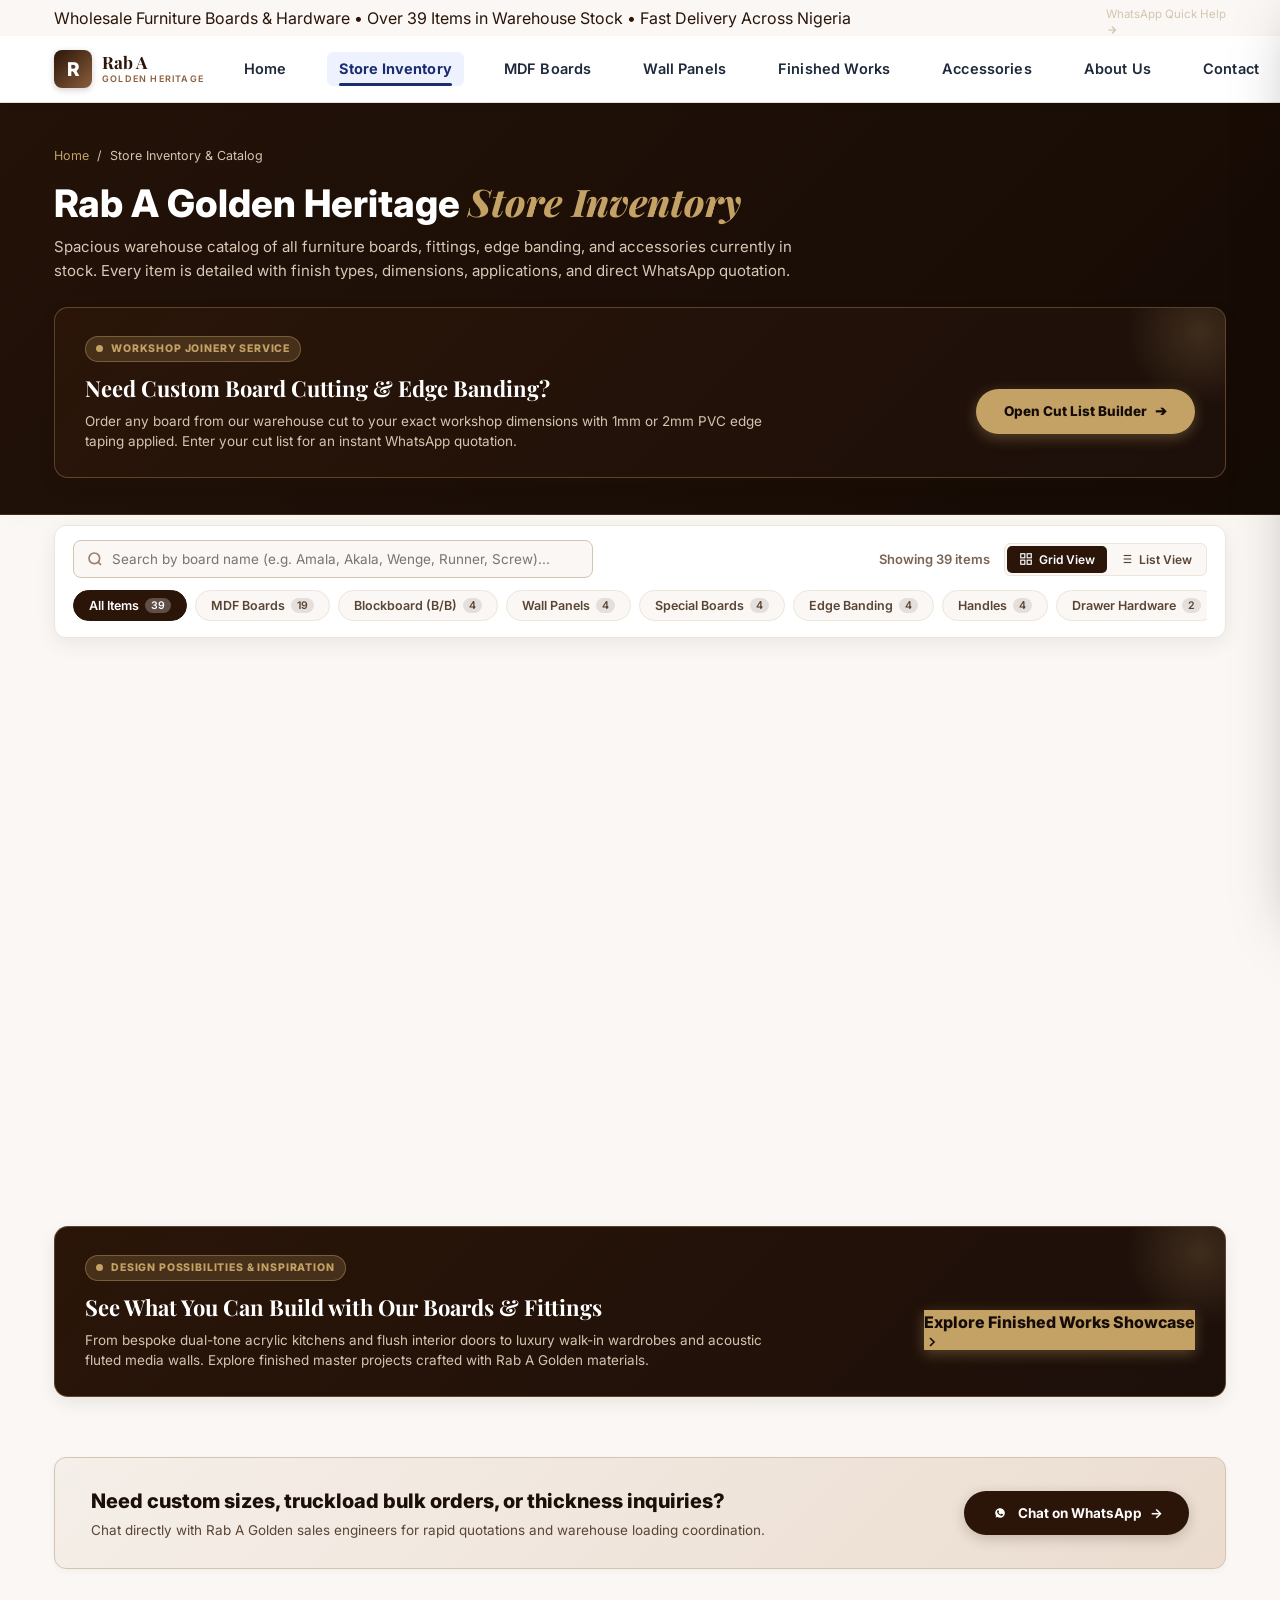
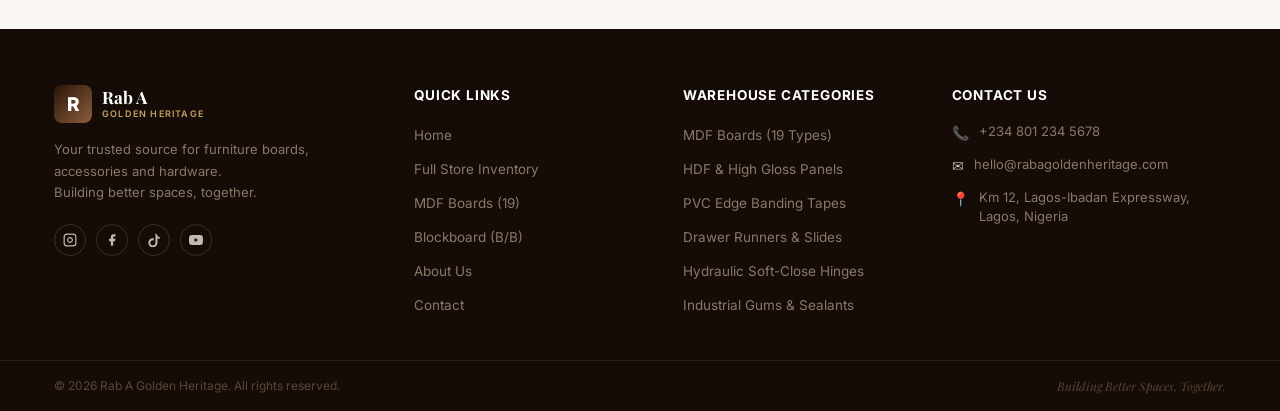
==== inventory.html @ 03f1304c "vercel add an additional file" ====
<!DOCTYPE html>
<html lang="en">
<head>
  <meta charset="UTF-8" />
  <meta name="viewport" content="width=device-width, initial-scale=1.0" />
  <title>Store Inventory &amp; Complete Catalog — Rab A Golden Heritage</title>
  <meta name="description" content="Explore the complete warehouse inventory of Rab A Golden Heritage. 19 varieties of MDF boards, blockboards, high gloss HDF, edge tape, handles, drawer runners, screws, and workshop supplies." />

  <!-- Google Fonts: Inter & Playfair Display -->
  <link rel="preconnect" href="https://fonts.googleapis.com" />
  <link rel="preconnect" href="https://fonts.gstatic.com" crossorigin />
  <link href="https://fonts.googleapis.com/css2?family=Inter:wght@400;500;600;700;800&family=Playfair+Display:ital,wght@0,600;0,700;1,600;1,700&display=swap" rel="stylesheet" />

  <!-- Site Stylesheet -->
  <link rel="stylesheet" href="styles.css" />
</head>
<body>

  <!-- =========================================================================
       1. TOP ANNOUNCEMENT BAR
       ========================================================================= -->
  <div class="announcement-bar" role="region" aria-label="Announcement">
    <div class="site-container announcement-inner">
      <div class="announcement-left">
        <span class="pulse-dot" aria-hidden="true"></span>
        <span class="announcement-text">
          Wholesale Furniture Boards &amp; Hardware &bull; Over 39 Items in Warehouse Stock &bull; Fast Delivery Across Nigeria
        </span>
      </div>
      <div class="announcement-right">
        <a href="https://wa.me/2348012345678?text=Hello%20Rab%20A%20Golden%20Heritage,%20I%20would%20like%20to%20enquire%20about%20your%20boards%20and%20hardware" target="_blank" rel="noopener noreferrer" class="announcement-link">
          <span>WhatsApp Quick Help</span>
          <svg width="12" height="12" viewBox="0 0 24 24" fill="none" stroke="currentColor" stroke-width="2.5"><path d="M5 12h14M12 5l7 7-7 7"/></svg>
        </a>
      </div>
    </div>
  </div>

  <!-- =========================================================================
       2. PRIMARY NAVIGATION HEADER
       ========================================================================= -->
  <header class="site-header" id="site-header">
    <div class="site-container header-inner">

      <!-- Brand Logo -->
      <a href="index.html" class="brand-logo" id="brand-logo" aria-label="Rab A Golden Heritage Home">
        <div class="logo-badge-icon" aria-hidden="true">
          <span class="logo-letter">R</span>
        </div>
        <div class="logo-text-group">
          <span class="logo-main">Rab A</span>
          <span class="logo-sub">Golden Heritage</span>
        </div>
      </a>

      <!-- Desktop Nav Links -->
      <nav class="nav-links" id="main-nav" aria-label="Main Navigation">
        <a href="index.html" class="nav-link">Home</a>
        <a href="inventory.html" class="nav-link active">Store Inventory</a>
        <a href="inventory.html?cat=mdf" class="nav-link">MDF Boards</a>
        <a href="inventory.html?cat=wallpanel" class="nav-link">Wall Panels</a>
        <a href="index.html#finished-works" class="nav-link">Finished Works</a>
        <a href="index.html#featured-accessories" class="nav-link">Accessories</a>
        <a href="index.html#why-choose" class="nav-link">About Us</a>
        <a href="index.html#contact" class="nav-link">Contact</a>
      </nav>

      <!-- Search Box & Cart Trigger -->
      <div class="header-actions">
        <div class="header-search" id="header-search">
          <div class="search-input-wrap">
            <input 
              type="text" 
              id="search-input" 
              placeholder="Search products (e.g. Amala, Wenge, hinges...)" 
              aria-label="Search products"
              autocomplete="off"
            />
          </div>
          <button class="search-submit-btn" id="search-btn" aria-label="Submit search">
            <svg width="15" height="15" viewBox="0 0 24 24" fill="none" stroke="currentColor" stroke-width="2.5">
              <circle cx="11" cy="11" r="8"></circle>
              <line x1="21" y1="21" x2="16.65" y2="16.65"></line>
            </svg>
          </button>
        </div>

        <!-- Cart Button with Counter Badge -->
        <button class="cart-trigger-btn" id="cart-trigger" aria-label="View Order and Enquiry List">
          <svg width="22" height="22" viewBox="0 0 24 24" fill="none" stroke="#2a1508" stroke-width="1.8">
            <path d="M6 2L3 6v14a2 2 0 0 0 2 2h14a2 2 0 0 0 2-2V6l-3-4z"></path>
            <line x1="3" y1="6" x2="21" y2="6"></line>
            <path d="M16 10a4 4 0 0 1-8 0"></path>
          </svg>
          <span class="cart-badge-count" id="cart-badge-count">0</span>
        </button>

        <!-- Mobile Menu Toggle Button -->
        <button class="mobile-menu-toggle" id="mobile-menu-toggle" aria-label="Toggle navigation menu" aria-expanded="false">
          <span></span>
          <span></span>
          <span></span>
        </button>
      </div>

    </div>

    <!-- Mobile Slide Drawer -->
    <div class="mobile-nav-menu" id="mobile-nav-menu">
      <div class="mobile-search-bar">
        <input type="text" id="mobile-search-input" placeholder="Search MDF, hinges, edge tape..." />
        <button id="mobile-search-btn" class="search-submit-btn" aria-label="Search">
          <svg width="15" height="15" viewBox="0 0 24 24" fill="none" stroke="currentColor" stroke-width="2.5">
            <circle cx="11" cy="11" r="8"></circle>
            <line x1="21" y1="21" x2="16.65" y2="16.65"></line>
          </svg>
        </button>
      </div>
      <nav class="mobile-nav-links">
        <a href="index.html" class="mobile-nav-link">Home</a>
        <a href="inventory.html" class="mobile-nav-link active">Store Inventory</a>
        <a href="inventory.html?cat=mdf" class="mobile-nav-link">MDF Boards</a>
        <a href="inventory.html?cat=wallpanel" class="mobile-nav-link">Wall Panels</a>
        <a href="index.html#finished-works" class="mobile-nav-link">Finished Works</a>
        <a href="index.html#featured-accessories" class="mobile-nav-link">Accessories</a>
        <a href="index.html#why-choose" class="mobile-nav-link">About Us</a>
        <a href="index.html#contact" class="mobile-nav-link">Contact</a>
      </nav>
      <div class="mobile-contact-quick">
        <p>📞 +234 801 234 5678</p>
        <p>📍 Km 12, Lagos-Ibadan Expressway, Lagos</p>
      </div>
    </div>
  </header>

  <!-- =========================================================================
       3. INVENTORY HERO & BREADCRUMB
       ========================================================================= -->
  <section class="inventory-hero">
    <div class="site-container">
      <div class="inventory-breadcrumb">
        <a href="index.html">Home</a>
        <span>/</span>
        <span>Store Inventory &amp; Catalog</span>
      </div>

      <h1 class="inventory-hero-title">
        Rab A Golden Heritage <span class="inventory-hero-title-serif">Store Inventory</span>
      </h1>
      <p class="inventory-hero-subtitle">
        Spacious warehouse catalog of all furniture boards, fittings, edge banding, and accessories currently in stock. Every item is detailed with finish types, dimensions, applications, and direct WhatsApp quotation.
      </p>

      <!-- Custom Board Cutting Banner Callout -->
      <div class="inventory-cutting-banner">
        <div class="inv-cut-badge">
          <span class="pulse-dot-gold" aria-hidden="true"></span>
          <span>WORKSHOP JOINERY SERVICE</span>
        </div>
        <div class="inv-cut-content">
          <div class="inv-cut-text-group">
            <h3 class="inv-cut-heading">Need Custom Board Cutting &amp; Edge Banding?</h3>
            <p class="inv-cut-desc">Order any board from our warehouse cut to your exact workshop dimensions with 1mm or 2mm PVC edge taping applied. Enter your cut list for an instant WhatsApp quotation.</p>
          </div>
          <a href="index.html#cutting-service" class="btn btn-hero-dark btn-inv-cut-cta">
            <span>Open Cut List Builder</span>
            <span aria-hidden="true">➔</span>
          </a>
        </div>
      </div>

    </div>
  </section>

  <!-- =========================================================================
       4. STICKY FILTER & SEARCH TOOLBAR
       ========================================================================= -->
  <section class="inventory-toolbar-section" id="inventory-toolbar-section">
    <div class="site-container">
      <div class="inventory-toolbar-card">

        <!-- Top Row: Search & View Controls -->
        <div class="toolbar-top-row">
          <!-- Search Input -->
          <div class="inventory-search-wrap">
            <svg class="inv-search-icon" width="16" height="16" viewBox="0 0 24 24" fill="none" stroke="currentColor" stroke-width="2.5">
              <circle cx="11" cy="11" r="8"></circle>
              <line x1="21" y1="21" x2="16.65" y2="16.65"></line>
            </svg>
            <input 
              type="text" 
              id="inv-search-input" 
              placeholder="Search by board name (e.g. Amala, Akala, Wenge, Runner, Screw)..." 
              autocomplete="off"
            />
            <button id="inv-search-clear" class="inventory-search-clear" aria-label="Clear search">&times;</button>
          </div>

          <!-- Right Controls: Results Count & View Toggle -->
          <div class="toolbar-controls-right">
            <span class="inventory-results-count" id="inv-results-count">Showing 39 items</span>

            <div class="view-toggle-wrap">
              <button class="view-btn active" id="view-grid-btn" aria-label="Spacious Grid View">
                <svg width="14" height="14" viewBox="0 0 24 24" fill="none" stroke="currentColor" stroke-width="2">
                  <rect x="3" y="3" width="7" height="7"></rect>
                  <rect x="14" y="3" width="7" height="7"></rect>
                  <rect x="14" y="14" width="7" height="7"></rect>
                  <rect x="3" y="14" width="7" height="7"></rect>
                </svg>
                <span>Grid View</span>
              </button>
              <button class="view-btn" id="view-list-btn" aria-label="Detailed List View">
                <svg width="14" height="14" viewBox="0 0 24 24" fill="none" stroke="currentColor" stroke-width="2">
                  <line x1="8" y1="6" x2="21" y2="6"></line>
                  <line x1="8" y1="12" x2="21" y2="12"></line>
                  <line x1="8" y1="18" x2="21" y2="18"></line>
                  <line x1="3" y1="6" x2="3.01" y2="6"></line>
                  <line x1="3" y1="12" x2="3.01" y2="12"></line>
                  <line x1="3" y1="18" x2="3.01" y2="18"></line>
                </svg>
                <span>List View</span>
              </button>
            </div>
          </div>
        </div>

        <!-- Bottom Row: Category Filter Pills with Item Badges -->
        <div class="toolbar-pills-row" id="inv-category-pills">
          <button class="inv-pill active" data-cat="all">All Items <span class="inv-pill-count">39</span></button>
          <button class="inv-pill" data-cat="mdf">MDF Boards <span class="inv-pill-count">19</span></button>
          <button class="inv-pill" data-cat="blockboard">Blockboard (B/B) <span class="inv-pill-count">4</span></button>
          <button class="inv-pill" data-cat="wallpanel">Wall Panels <span class="inv-pill-count">4</span></button>
          <button class="inv-pill" data-cat="special">Special Boards <span class="inv-pill-count">4</span></button>
          <button class="inv-pill" data-cat="edge">Edge Banding <span class="inv-pill-count">4</span></button>
          <button class="inv-pill" data-cat="handles">Handles <span class="inv-pill-count">4</span></button>
          <button class="inv-pill" data-cat="drawer">Drawer Hardware <span class="inv-pill-count">2</span></button>
          <button class="inv-pill" data-cat="hinges">Hinges &amp; Brackets <span class="inv-pill-count">3</span></button>
          <button class="inv-pill" data-cat="locks">Locks &amp; Keys <span class="inv-pill-count">2</span></button>
          <button class="inv-pill" data-cat="screws">Screws <span class="inv-pill-count">3</span></button>
          <button class="inv-pill" data-cat="adhesives">Adhesives <span class="inv-pill-count">2</span></button>
          <button class="inv-pill" data-cat="workshop">Workshop Tools <span class="inv-pill-count">4</span></button>
        </div>

      </div>
    </div>
  </section>

  <!-- =========================================================================
       5. MAIN INVENTORY DISPLAY (SPACIOUS GRID / DETAILED LIST)
       ========================================================================= -->
  <main class="inventory-main-section">
    <div class="site-container">
      
      <!-- Container for dynamic injection -->
      <div class="inventory-spacious-grid" id="inventory-display-container">
        <!-- Rendered dynamically with all details visible via app.js -->
      </div>

    </div>
  </main>

  <!-- =========================================================================
       5b. FINISHED WORKS INSPIRATION CALLOUT
       ========================================================================= -->
  <section class="site-section py-0" style="padding-top: 10px; padding-bottom: 30px;">
    <div class="site-container">
      <div class="inventory-cutting-banner">
        <div class="inv-cut-badge">
          <span class="pulse-dot-gold" aria-hidden="true"></span>
          <span>DESIGN POSSIBILITIES &amp; INSPIRATION</span>
        </div>
        <div class="inv-cut-content">
          <div class="inv-cut-text-group">
            <h3 class="inv-cut-heading">See What You Can Build with Our Boards &amp; Fittings</h3>
            <p class="inv-cut-desc">From bespoke dual-tone acrylic kitchens and flush interior doors to luxury walk-in wardrobes and acoustic fluted media walls. Explore finished master projects crafted with Rab A Golden materials.</p>
          </div>
          <a href="index.html#finished-works" class="btn btn-inv-cut-cta">
            <span>Explore Finished Works Showcase</span>
            <svg width="16" height="16" viewBox="0 0 24 24" fill="none" stroke="currentColor" stroke-width="2.5"><polyline points="9 18 15 12 9 6"></polyline></svg>
          </a>
        </div>
      </div>
    </div>
  </section>

  <!-- =========================================================================
       6. WHATSAPP ENQUIRY BANNER
       ========================================================================= -->
  <section class="whatsapp-banner-section">
    <div class="site-container">
      <div class="whatsapp-card-box">
        <div class="whatsapp-text-side">
          <h2 class="whatsapp-card-title">Need custom sizes, truckload bulk orders, or thickness inquiries?</h2>
          <p class="whatsapp-card-sub">Chat directly with Rab A Golden sales engineers for rapid quotations and warehouse loading coordination.</p>
        </div>
        <div class="whatsapp-btn-side">
          <a href="https://wa.me/2347087823565?text=Hello%20Rab%20A%20Golden,%20I%20would%20like%20to%20place%20a%20bulk%20enquiry%20for%20boards%20and%20hardware" target="_blank" rel="noopener noreferrer" class="btn btn-whatsapp-pill">
            <svg width="20" height="20" viewBox="0 0 24 24" fill="currentColor">
              <path d="M12.031 6.172c-3.181 0-5.767 2.586-5.768 5.766-.001 1.298.38 2.27 1.019 3.287l-.582 2.128 2.182-.573c.978.58 1.911.928 3.145.929 3.178 0 5.767-2.587 5.768-5.766.001-3.187-2.575-5.77-5.764-5.771zm3.392 8.244c-.144.405-.837.774-1.17.824-.299.045-.677.063-1.092-.069-.252-.08-.575-.187-.988-.365-1.739-.751-2.874-2.502-2.961-2.617-.087-.116-.708-.94-.708-1.793s.448-1.273.607-1.446c.159-.173.346-.217.462-.217l.332.006c.106.005.249-.04.39.298.144.347.491 1.2.534 1.287.043.087.072.188.014.304-.058.116-.087.188-.173.289l-.26.304c-.087.086-.177.18-.076.354.101.174.449.741.964 1.201.662.591 1.221.774 1.394.86.173.086.275.071.376-.044.101-.116.433-.506.549-.68.116-.173.231-.145.39-.086s1.011.477 1.184.564.289.13.332.202c.045.072.045.419-.1.824z"></path>
            </svg>
            <span>Chat on WhatsApp</span>
            <span class="arrow-glyph">→</span>
          </a>
        </div>
      </div>
    </div>
  </section>

  <!-- =========================================================================
       7. SITE FOOTER
       ========================================================================= -->
  <footer class="site-footer" id="contact">
    <div class="site-container footer-inner">

      <!-- Column 1: Brand Info & Socials -->
      <div class="footer-col footer-brand-col">
        <div class="brand-logo footer-logo">
          <div class="logo-badge-icon" aria-hidden="true">
            <span class="logo-letter">R</span>
          </div>
          <div class="logo-text-group">
            <span class="logo-main text-white">Rab A</span>
            <span class="logo-sub text-gold">Golden Heritage</span>
          </div>
        </div>
        <p class="footer-brand-bio">
          Your trusted source for furniture boards, accessories and hardware.<br />
          Building better spaces, together.
        </p>
        <div class="footer-social-links" aria-label="Social media">
          <a href="https://instagram.com" target="_blank" rel="noopener noreferrer" class="footer-social-btn" aria-label="Instagram">
            <svg width="14" height="14" viewBox="0 0 24 24" fill="none" stroke="currentColor" stroke-width="2"><rect x="2" y="2" width="20" height="20" rx="5" ry="5"></rect><path d="M16 11.37A4 4 0 1 1 12.63 8 4 4 0 0 1 16 11.37z"></path></svg>
          </a>
          <a href="https://facebook.com" target="_blank" rel="noopener noreferrer" class="footer-social-btn" aria-label="Facebook">
            <svg width="14" height="14" viewBox="0 0 24 24" fill="currentColor"><path d="M18 2h-3a5 5 0 0 0-5 5v3H7v4h3v8h4v-8h3l1-4h-4V7a1 1 0 0 1 1-1h3z"></path></svg>
          </a>
          <a href="https://tiktok.com" target="_blank" rel="noopener noreferrer" class="footer-social-btn" aria-label="TikTok">
            <svg width="14" height="14" viewBox="0 0 24 24" fill="currentColor"><path d="M12.525.02c1.31 0 2.6.45 3.63 1.25.1.08.18.17.26.25 1.04 1.04 1.58 2.45 1.58 3.92v.07a6.38 6.38 0 0 0 3.73 1.25v3.42a9.7 9.7 0 0 1-3.77-1.04v7.71a7.86 7.86 0 1 1-7.86-7.86c.54 0 1.07.05 1.58.17v3.52a4.4 4.4 0 1 0 2.86 4.17V0l-2.01.02z"></path></svg>
          </a>
          <a href="https://youtube.com" target="_blank" rel="noopener noreferrer" class="footer-social-btn" aria-label="YouTube">
            <svg width="14" height="14" viewBox="0 0 24 24" fill="currentColor"><path d="M23.498 6.186a3.016 3.016 0 0 0-2.122-2.136C19.505 3.545 12 3.545 12 3.545s-7.505 0-9.377.505A3.017 3.017 0 0 0 .502 6.186C0 8.07 0 12 0 12s0 3.93.502 5.814a3.016 3.016 0 0 0 2.122 2.136c1.871.505 9.376.505 9.376.505s7.505 0 9.377-.505a3.015 3.015 0 0 0 2.122-2.136C24 15.93 24 12 24 12s0-3.93-.502-5.814zM9.545 15.568V8.432L15.818 12l-6.273 3.568z"></path></svg>
          </a>
        </div>
      </div>

      <!-- Column 2: Quick Links -->
      <div class="footer-col">
        <h3 class="footer-col-title">Quick Links</h3>
        <ul class="footer-nav-list">
          <li><a href="index.html">Home</a></li>
          <li><a href="inventory.html">Full Store Inventory</a></li>
          <li><a href="inventory.html?cat=mdf">MDF Boards (19)</a></li>
          <li><a href="inventory.html?cat=blockboard">Blockboard (B/B)</a></li>
          <li><a href="index.html#why-choose">About Us</a></li>
          <li><a href="index.html#contact">Contact</a></li>
        </ul>
      </div>

      <!-- Column 3: Warehouse Categories -->
      <div class="footer-col">
        <h3 class="footer-col-title">Warehouse Categories</h3>
        <ul class="footer-nav-list">
          <li><a href="inventory.html?cat=mdf">MDF Boards (19 Types)</a></li>
          <li><a href="inventory.html?cat=special">HDF &amp; High Gloss Panels</a></li>
          <li><a href="inventory.html?cat=edge">PVC Edge Banding Tapes</a></li>
          <li><a href="inventory.html?cat=drawer">Drawer Runners &amp; Slides</a></li>
          <li><a href="inventory.html?cat=hinges">Hydraulic Soft-Close Hinges</a></li>
          <li><a href="inventory.html?cat=adhesives">Industrial Gums &amp; Sealants</a></li>
        </ul>
      </div>

      <!-- Column 4: Contact Us -->
      <div class="footer-col">
        <h3 class="footer-col-title">Contact Us</h3>
        <div class="footer-contact-list">
          <div class="contact-item">
            <span class="contact-icon" aria-hidden="true">📞</span>
            <a href="tel:+2348012345678" class="contact-value">+234 801 234 5678</a>
          </div>
          <div class="contact-item">
            <span class="contact-icon" aria-hidden="true">✉</span>
            <a href="mailto:hello@rabagoldenheritage.com" class="contact-value">hello@rabagoldenheritage.com</a>
          </div>
          <div class="contact-item">
            <span class="contact-icon" aria-hidden="true">📍</span>
            <span class="contact-value">Km 12, Lagos-Ibadan Expressway, Lagos, Nigeria</span>
          </div>
        </div>
      </div>

    </div>

    <!-- Bottom Copyright Bar -->
    <div class="footer-bottom-bar">
      <div class="site-container footer-bottom-inner">
        <p class="copyright-text">&copy; 2026 Rab A Golden Heritage. All rights reserved.</p>
        <p class="footer-motto">Building Better Spaces, Together.</p>
      </div>
    </div>
  </footer>

  <!-- =========================================================================
       7b. PRODUCT DETAILS & QUICK ORDER MODAL
       ========================================================================= -->
  <div class="product-modal-overlay" id="product-modal" aria-hidden="true">
    <div class="product-modal-card">
      <button class="modal-close-btn" id="close-product-modal" aria-label="Close">&times;</button>
      <div class="product-modal-grid">
        <div class="product-modal-image-box">
          <img id="modal-product-img" src="assets/rab-a-golden/mdf-boards.png" alt="Product" />
        </div>
        <div class="product-modal-details">
          <span class="product-modal-badge" id="modal-product-cat">MDF Board</span>
          <h2 class="product-modal-title" id="modal-product-title">Ara Marble White</h2>
          <div class="product-modal-rate-tag">Wholesale Quotation on Request</div>
          <p class="product-modal-desc" id="modal-product-desc">
            Premium quality furniture board supplied by Rab A Golden Heritage. High density, smooth finish, trusted by professionals across Nigeria.
          </p>
          <div class="product-modal-qty-row">
            <label for="modal-qty-count">Quantity:</label>
            <div class="qty-stepper">
              <button id="modal-qty-minus">-</button>
              <span id="modal-qty-count">1</span>
              <button id="modal-qty-plus">+</button>
            </div>
          </div>
          <div class="product-modal-actions">
            <button class="btn btn-hero-dark" id="modal-add-cart-btn">
              <span>Add to Enquiry List</span>
              <svg width="16" height="16" viewBox="0 0 24 24" fill="none" stroke="currentColor" stroke-width="2"><path d="M6 2L3 6v14a2 2 0 0 0 2 2h14a2 2 0 0 0 2-2V6l-3-4z"></path><line x1="3" y1="6" x2="21" y2="6"></line></svg>
            </button>
            <a id="modal-whatsapp-enquiry" href="#" target="_blank" rel="noopener noreferrer" class="btn btn-whatsapp-pill">
              <span>Enquire on WhatsApp</span>
            </a>
          </div>
        </div>
      </div>
    </div>
  </div>

  <!-- =========================================================================
       8. SHOPPING CART / ENQUIRY LIST DRAWER (SYNCS WITH LOCALSTORAGE)
       ========================================================================= -->
  <div class="cart-drawer-overlay" id="cart-drawer-overlay" aria-hidden="true"></div>
  <aside class="cart-drawer" id="cart-drawer" aria-label="Order and Enquiry List" aria-hidden="true">
    <div class="cart-drawer-header">
      <div class="cart-drawer-title-wrap">
        <h2>Your Enquiry List</h2>
        <span class="cart-items-counter" id="cart-items-counter">(0 items)</span>
      </div>
      <button class="cart-close-btn" id="cart-close-btn" aria-label="Close">&times;</button>
    </div>

    <div class="cart-items-list" id="cart-items-list">
      <!-- Injected dynamically via app.js -->
    </div>

    <div class="cart-drawer-footer">
      <div class="cart-subtotal-row">
        <span>Total Selected Items:</span>
        <strong id="cart-total-items-count">0 items</strong>
      </div>
      <p class="cart-shipping-note">Quotations are based on current market value and thickness. Submit your list for an instant quote.</p>
      <button class="btn btn-checkout-whatsapp" id="cart-checkout-whatsapp-btn">
        <svg width="18" height="18" viewBox="0 0 24 24" fill="currentColor">
          <path d="M12.031 6.172c-3.181 0-5.767 2.586-5.768 5.766-.001 1.298.38 2.27 1.019 3.287l-.582 2.128 2.182-.573c.978.58 1.911.928 3.145.929 3.178 0 5.767-2.587 5.768-5.766.001-3.187-2.575-5.77-5.764-5.771zm3.392 8.244c-.144.405-.837.774-1.17.824-.299.045-.677.063-1.092-.069-.252-.08-.575-.187-.988-.365-1.739-.751-2.874-2.502-2.961-2.617-.087-.116-.708-.94-.708-1.793s.448-1.273.607-1.446c.159-.173.346-.217.462-.217l.332.006c.106.005.249-.04.39.298.144.347.491 1.2.534 1.287.043.087.072.188.014.304-.058.116-.087.188-.173.289l-.26.304c-.087.086-.177.18-.076.354.101.174.449.741.964 1.201.662.591 1.221.774 1.394.86.173.086.275.071.376-.044.101-.116.433-.506.549-.68.116-.173.231-.145.39-.086s1.011.477 1.184.564.289.13.332.202c.045.072.045.419-.1.824z"></path>
        </svg>
        <span>Send Enquiry on WhatsApp</span>
      </button>
      <button class="btn btn-continue-shopping" id="cart-continue-btn">
        Continue Browsing
      </button>
    </div>
  </aside>

  <!-- Notification Toast -->
  <div class="notification-toast" id="notification-toast" role="alert" aria-live="polite">
    <span class="toast-icon">✓</span>
    <span class="toast-message" id="toast-message">Added to enquiry list</span>
  </div>

  <!-- Main Application Script -->
  <script src="app.js"></script>
</body>
</html>
---- styles.css ----
/* ==========================================================================
   RAB A GOLDEN HERITAGE — COMPLETE REFINED STYLESHEET
   Matching Updated Design & Full Store Inventory
   ========================================================================== */

/* --------------------------------------------------------------------------
   1. Design Tokens
   -------------------------------------------------------------------------- */
:root {
  /* Brand Palette */
  --espresso-darkest: #150c08;
  --espresso-dark: #1c0f0a;
  --espresso-main: #2a1508;
  --espresso-hover: #3d200e;
  
  --warm-brown-dark: #4a3828;
  --warm-brown: #5a4535;
  --warm-brown-medium: #7a6555;
  --warm-brown-light: #8a7868;
  --warm-brown-subtle: #9a8070;
  
  /* Heritage Gold & Bronze Accents */
  --gold-accent: #c4a265;
  --bronze-accent: #8b5e3c;
  --sand-tint: #d4c5b0;
  --sand-light: #ede5da;
  --cream-soft: #faf7f4;
  --cream-card: #f9f6f2;
  
  /* Neutral Surfaces */
  --surface-white: #ffffff;
  --border-light: #ede5da;
  --border-nav: #e8e0d6;
  --border-faint: rgba(0, 0, 0, 0.08);

  /* Typography */
  --font-display: 'Playfair Display', Georgia, serif;
  --font-sans: 'Inter', -apple-system, BlinkMacSystemFont, 'Segoe UI', Roboto, sans-serif;
  
  /* Shadows */
  --shadow-nav: 0 1px 3px rgba(42, 21, 8, 0.05);
  --shadow-sm: 0 2px 6px rgba(42, 21, 8, 0.04);
  --shadow-md: 0 6px 18px rgba(42, 21, 8, 0.08);
  --shadow-hover: 0 12px 28px rgba(42, 21, 8, 0.12);
  --shadow-modal: 0 24px 60px rgba(21, 12, 8, 0.35);

  --max-width: 1220px;
  --transition: all 0.22s cubic-bezier(0.16, 1, 0.3, 1);
}

/* --------------------------------------------------------------------------
   2. Reset & Global Styles
   -------------------------------------------------------------------------- */
*, *::before, *::after {
  box-sizing: border-box;
  margin: 0;
  padding: 0;
}

html {
  scroll-behavior: smooth;
  font-size: 16px;
  overflow-x: hidden;
  width: 100%;
}

body {
  font-family: var(--font-sans);
  background-color: var(--cream-soft);
  color: var(--espresso-main);
  line-height: 1.5;
  -webkit-font-smoothing: antialiased;
  -moz-osx-font-smoothing: grayscale;
  overflow-x: hidden;
  width: 100%;
  position: relative;
}

img, svg {
  display: block;
  max-width: 100%;
}

a {
  color: inherit;
  text-decoration: none;
  transition: var(--transition);
}

button {
  cursor: pointer;
  border: none;
  background: none;
  font-family: inherit;
  transition: var(--transition);
}

.site-container {
  width: 100%;
  max-width: var(--max-width);
  margin: 0 auto;
  padding: 0 24px;
}

.site-section {
  padding: 64px 0;
}

.bg-white {
  background-color: var(--surface-white);
}

.bg-cream {
  background-color: var(--cream-soft);
}

/* Section Header Bar */
.section-top-bar {
  display: flex;
  justify-content: space-between;
  align-items: flex-end;
  margin-bottom: 28px;
  gap: 16px;
  flex-wrap: wrap;
}

.section-title-wrap {
  display: flex;
  flex-direction: column;
}

.section-heading {
  font-family: var(--font-sans);
  font-size: 26px;
  font-weight: 700;
  color: var(--espresso-dark);
  line-height: 1.25;
}

.section-desc {
  font-size: 13.5px;
  color: var(--warm-brown-medium);
  margin-top: 4px;
}

.section-header-right {
  display: flex;
  align-items: center;
  gap: 16px;
}

.view-all-link {
  display: inline-flex;
  align-items: center;
  gap: 6px;
  font-size: 13.5px;
  font-weight: 600;
  color: var(--bronze-accent);
}

.view-all-link:hover {
  color: var(--gold-accent);
  transform: translateX(3px);
}

.arrow-buttons-group {
  display: flex;
  gap: 8px;
}

.slider-arrow {
  width: 32px;
  height: 32px;
  border-radius: 16px;
  border: 1px solid var(--sand-tint);
  display: flex;
  align-items: center;
  justify-content: center;
  font-size: 14px;
  font-weight: 700;
  color: var(--warm-brown);
  background-color: #ffffff;
}

.slider-arrow:hover {
  background-color: var(--espresso-main);
  color: #ffffff;
  border-color: var(--espresso-main);
}

/* --------------------------------------------------------------------------
   3. Top Announcement Bar
   -------------------------------------------------------------------------- */
.top-announcement-bar {
  background-color: var(--espresso-darkest);
  color: var(--sand-tint);
  font-size: 11.5px;
  padding: 7px 0;
}

.announcement-inner {
  display: flex;
  justify-content: space-between;
  align-items: center;
}

.announcement-links {
  display: flex;
  align-items: center;
  gap: 14px;
}

.announcement-link {
  color: var(--sand-tint);
  font-size: 11.5px;
}

.announcement-link:hover {
  color: #ffffff;
}

.announcement-divider {
  color: var(--warm-brown-dark);
  font-size: 10px;
}

.announcement-socials {
  display: flex;
  align-items: center;
  gap: 10px;
  margin-left: 6px;
}

.announcement-socials a {
  color: var(--sand-tint);
  display: flex;
  align-items: center;
}

.announcement-socials a:hover {
  color: var(--gold-accent);
}

/* --------------------------------------------------------------------------
   4. Site Header & Nav
   -------------------------------------------------------------------------- */
.site-header {
  background-color: #ffffff;
  border-bottom: 1px solid var(--border-nav);
  box-shadow: var(--shadow-nav);
  position: sticky;
  top: 0;
  z-index: 100;
}

.header-inner {
  display: flex;
  align-items: center;
  justify-content: space-between;
  padding-top: 14px;
  padding-bottom: 14px;
  gap: 28px;
}

/* Brand Logo */
.brand-logo {
  display: flex;
  align-items: center;
  gap: 10px;
  flex-shrink: 0;
}

.logo-badge-icon {
  width: 38px;
  height: 38px;
  border-radius: 8px;
  background: linear-gradient(135deg, #2a1508 0%, #8b5e3c 100%);
  display: flex;
  align-items: center;
  justify-content: center;
  color: #ffffff;
  box-shadow: 0 2px 6px rgba(42, 21, 8, 0.2);
}

.logo-letter {
  font-family: var(--font-sans);
  font-weight: 800;
  font-size: 19px;
  line-height: 1;
}

.logo-text-group {
  display: flex;
  flex-direction: column;
}

.logo-main {
  font-family: var(--font-display);
  font-size: 17px;
  font-weight: 700;
  color: var(--espresso-main);
  line-height: 1.1;
}

.logo-sub {
  font-size: 9px;
  text-transform: uppercase;
  letter-spacing: 1.2px;
  color: var(--bronze-accent);
  font-weight: 600;
}

/* Nav Links - Spaced Out & Highly Visible */
.nav-links {
  display: flex;
  align-items: center;
  gap: 28px;
}

.nav-link {
  font-size: 14.5px;
  color: #1e293b;
  font-weight: 600;
  padding: 6px 12px;
  border-radius: 6px;
  position: relative;
  transition: all 0.2s cubic-bezier(0.16, 1, 0.3, 1);
  letter-spacing: 0.15px;
  white-space: nowrap;
}

.nav-link.active,
.nav-link:hover {
  color: #1B2D72;
}

.nav-link:hover {
  background-color: #f1f5f9;
}

.nav-link.active {
  color: #1B2D72;
  font-weight: 700;
  background-color: #EEF2FF;
}

.nav-link.active::after {
  content: '';
  position: absolute;
  bottom: 0;
  left: 12px;
  right: 12px;
  height: 2.5px;
  background-color: #1B2D72;
  border-radius: 2px;
}

/* Header Actions */
.header-actions {
  display: flex;
  align-items: center;
  gap: 12px;
  flex-shrink: 0;
}

.header-search {
  display: flex;
  align-items: center;
  gap: 4px;
}

.search-input-wrap {
  display: flex;
  align-items: center;
  background-color: var(--cream-soft);
  border: 1px solid var(--sand-tint);
  border-radius: 6px;
  padding: 6px 12px;
  width: 220px;
  transition: var(--transition);
}

.search-input-wrap:focus-within {
  border-color: var(--bronze-accent);
  background-color: #ffffff;
  box-shadow: 0 0 0 3px rgba(139, 94, 60, 0.12);
}

.search-input-wrap input {
  border: none;
  background: transparent;
  outline: none;
  font-size: 12px;
  font-family: inherit;
  color: var(--warm-brown);
  width: 100%;
}

.search-input-wrap input::placeholder {
  color: rgba(90, 69, 53, 0.6);
}

.search-submit-btn {
  background-color: var(--espresso-main);
  color: #ffffff;
  padding: 7px 11px;
  border-radius: 6px;
  display: flex;
  align-items: center;
  justify-content: center;
}

.search-submit-btn:hover {
  background-color: var(--espresso-hover);
}

/* Cart Trigger */
.cart-trigger-btn {
  position: relative;
  display: flex;
  align-items: center;
  justify-content: center;
  padding: 4px;
}

.cart-badge-count {
  position: absolute;
  top: -5px;
  right: -7px;
  background-color: var(--bronze-accent);
  color: #ffffff;
  font-size: 10px;
  font-weight: 700;
  width: 16px;
  height: 16px;
  border-radius: 8px;
  display: flex;
  align-items: center;
  justify-content: center;
  box-shadow: 0 2px 4px rgba(42, 21, 8, 0.2);
}

/* Mobile Toggle */
.mobile-menu-toggle {
  display: none;
  flex-direction: column;
  gap: 5px;
  padding: 4px;
}

.mobile-menu-toggle span {
  display: block;
  width: 22px;
  height: 2px;
  background-color: var(--espresso-main);
}

.mobile-nav-menu {
  display: none;
  background-color: #ffffff;
  border-top: 1px solid var(--border-nav);
  padding: 16px 24px;
  flex-direction: column;
  gap: 14px;
}

.mobile-nav-menu.is-open {
  display: flex;
}

.mobile-search-bar {
  display: flex;
  gap: 6px;
}

.mobile-search-bar input {
  flex: 1;
  padding: 8px 12px;
  border: 1px solid var(--sand-tint);
  border-radius: 6px;
  font-size: 13px;
}

.mobile-nav-links {
  display: flex;
  flex-direction: column;
  gap: 10px;
}

.mobile-nav-link {
  font-size: 14px;
  font-weight: 500;
  color: var(--warm-brown);
  padding: 6px 0;
  border-bottom: 1px solid #f6f2ec;
}

.mobile-nav-link.active {
  color: var(--espresso-main);
  font-weight: 700;
}

.mobile-contact-quick {
  font-size: 12px;
  color: var(--warm-brown-medium);
  display: flex;
  flex-direction: column;
  gap: 4px;
}

/* --------------------------------------------------------------------------
   5. Hero Section
   -------------------------------------------------------------------------- */
.hero-section {
  background-color: var(--cream-soft);
  padding: 48px 0 54px 0;
  position: relative;
  overflow: hidden;
}

.hero-inner {
  display: grid;
  grid-template-columns: 1.05fr 0.95fr;
  align-items: center;
  gap: 48px;
  min-height: 580px;
}

.hero-content {
  display: flex;
  flex-direction: column;
  align-items: flex-start;
  z-index: 2;
}

.hero-badge {
  margin-bottom: 14px;
}

.hero-badge span {
  font-size: 11px;
  font-weight: 700;
  letter-spacing: 2.2px;
  text-transform: uppercase;
  color: var(--bronze-accent);
}

.hero-title {
  font-family: var(--font-sans);
  font-size: 54px;
  font-weight: 800;
  color: var(--espresso-dark);
  line-height: 1.1;
  margin-bottom: 18px;
}

.hero-title-serif {
  font-family: var(--font-display);
  font-style: italic;
  font-weight: 700;
  color: var(--bronze-accent);
}

.hero-description {
  font-size: 14.5px;
  line-height: 1.65;
  color: var(--warm-brown);
  max-width: 440px;
  margin-bottom: 30px;
}

.hero-actions {
  display: flex;
  gap: 14px;
  margin-bottom: 40px;
  flex-wrap: wrap;
}

.btn-hero-dark {
  background-color: var(--espresso-main);
  color: #ffffff;
  padding: 12px 28px;
  border-radius: 9999px;
  font-size: 13.5px;
  font-weight: 600;
  display: inline-flex;
  align-items: center;
  gap: 8px;
  box-shadow: 0 4px 14px rgba(42, 21, 8, 0.18);
}

.btn-hero-dark:hover {
  background-color: var(--espresso-hover);
  transform: translateY(-2px);
}

.btn-hero-white {
  background-color: #ffffff;
  color: var(--espresso-main);
  border: 1px solid var(--sand-tint);
  padding: 12px 28px;
  border-radius: 9999px;
  font-size: 13.5px;
  font-weight: 600;
  display: inline-flex;
  align-items: center;
}

.btn-hero-white:hover {
  background-color: var(--cream-soft);
  border-color: var(--espresso-main);
  transform: translateY(-2px);
}

/* 4 Trust Indicators Grid */
.hero-trust-grid {
  display: grid;
  grid-template-columns: repeat(4, 1fr);
  gap: 16px;
  padding-top: 24px;
  border-top: 1px solid rgba(139, 94, 60, 0.15);
  width: 100%;
}

.trust-item {
  display: flex;
  align-items: flex-start;
  gap: 10px;
}

.trust-icon-box {
  width: 24px;
  height: 24px;
  flex-shrink: 0;
  display: flex;
  align-items: center;
  justify-content: center;
}

.trust-text {
  display: flex;
  flex-direction: column;
}

.trust-text strong {
  font-size: 12px;
  font-weight: 700;
  color: var(--espresso-main);
  line-height: 1.25;
}

.trust-text span {
  font-size: 10.5px;
  color: var(--warm-brown-subtle);
  margin-top: 2px;
}

/* Hero Visual (Right Column) */
.hero-visual {
  position: relative;
  height: 100%;
  display: flex;
  align-items: center;
}

.hero-image-container {
  position: relative;
  width: 100%;
  height: 560px;
  border-radius: 12px;
  overflow: hidden;
  box-shadow: 0 16px 36px rgba(42, 21, 8, 0.14);
}

.hero-steps-img {
  width: 100%;
  height: 100%;
  object-fit: cover;
}

/* Script Overlay Badge */
.hero-visual-quote {
  position: absolute;
  top: 32px;
  left: 32px;
  display: flex;
  flex-direction: column;
  z-index: 2;
}

.quote-line {
  color: #ffffff;
  font-size: 24px;
  line-height: 1.25;
  text-shadow: 0 2px 8px rgba(0, 0, 0, 0.5);
}

.quote-line.italic-font {
  font-family: var(--font-display);
  font-style: italic;
}

.quote-line.regular-font {
  font-family: var(--font-sans);
  font-weight: 600;
  font-size: 20px;
}

.quote-gold-divider {
  width: 42px;
  height: 2px;
  background-color: var(--gold-accent);
  margin-top: 10px;
}

/* Pinned Bottom Dark Card */
.hero-pinned-card {
  position: absolute;
  bottom: 24px;
  right: 24px;
  background-color: var(--espresso-main);
  color: #ffffff;
  padding: 14px 20px;
  border-radius: 8px;
  display: flex;
  flex-direction: column;
  box-shadow: 0 8px 24px rgba(0, 0, 0, 0.3);
  z-index: 2;
}

.pinned-brand-name {
  font-size: 13.5px;
  font-weight: 700;
}

.pinned-brand-tagline {
  font-size: 11px;
  color: var(--sand-tint);
  margin-top: 2px;
}

/* --------------------------------------------------------------------------
   6. Shop by Category (6 Categories Grid)
   -------------------------------------------------------------------------- */
.categories-six-grid,
.categories-five-grid {
  display: grid;
  grid-template-columns: repeat(6, 1fr);
  gap: 16px;
}

.category-box {
  background-color: #ffffff;
  border: 1px solid var(--border-light);
  border-radius: 10px;
  overflow: hidden;
  display: flex;
  flex-direction: column;
  box-shadow: var(--shadow-sm);
  transition: var(--transition);
  cursor: pointer;
}

.category-box:hover {
  transform: translateY(-4px);
  border-color: var(--gold-accent);
  box-shadow: var(--shadow-hover);
}

.category-thumb {
  width: 100%;
  aspect-ratio: 1.1 / 1;
  background-color: var(--cream-card);
  overflow: hidden;
}

.category-thumb img {
  width: 100%;
  height: 100%;
  object-fit: cover;
  transition: transform 0.4s ease;
}

.category-box:hover .category-thumb img {
  transform: scale(1.06);
}

.category-meta {
  padding: 12px 14px;
  display: flex;
  align-items: center;
  justify-content: space-between;
}

.category-name {
  font-size: 13.5px;
  font-weight: 700;
  color: var(--espresso-dark);
  line-height: 1.25;
}

.category-sub {
  font-size: 11px;
  color: var(--warm-brown-subtle);
  margin-top: 2px;
}

.cat-circle-arrow {
  width: 26px;
  height: 26px;
  border-radius: 13px;
  background-color: var(--cream-soft);
  border: 1px solid var(--border-light);
  display: flex;
  align-items: center;
  justify-content: center;
  font-size: 11px;
  color: var(--espresso-main);
  flex-shrink: 0;
  margin-left: 8px;
}

.category-box:hover .cat-circle-arrow {
  background-color: var(--espresso-main);
  color: #ffffff;
  border-color: var(--espresso-main);
}

/* --------------------------------------------------------------------------
   7. Featured Grids & Youceef Global Product Card Architecture
   -------------------------------------------------------------------------- */
.products-five-grid {
  display: grid;
  grid-template-columns: repeat(5, 1fr);
  gap: 18px;
}

.products-four-grid {
  display: grid;
  grid-template-columns: repeat(4, 1fr);
  gap: 20px;
}

/* Youceef Global Card Container */
.youceef-card,
.clean-product-card {
  background-color: #ffffff;
  border: 1px solid var(--border-light);
  border-radius: 14px;
  overflow: hidden;
  display: flex;
  flex-direction: column;
  box-shadow: 0 2px 10px rgba(42, 21, 8, 0.04);
  transition: transform 0.3s cubic-bezier(0.16, 1, 0.3, 1), box-shadow 0.3s ease, border-color 0.3s ease;
  position: relative;
}

.youceef-card:hover,
.clean-product-card:hover {
  transform: translateY(-6px);
  box-shadow: 0 16px 32px rgba(42, 21, 8, 0.12);
  border-color: rgba(212, 137, 26, 0.45);
}

/* Card Visual Banner (Height ~190-210px with dark vignette overlay) */
.youceef-card-visual,
.card-image-wrap {
  width: 100%;
  height: 200px;
  position: relative;
  overflow: hidden;
  background-color: var(--cream-card);
}

.youceef-card-visual img,
.card-image-wrap img {
  width: 100%;
  height: 100%;
  object-fit: cover;
  transition: transform 0.55s cubic-bezier(0.16, 1, 0.3, 1);
}

.youceef-card:hover .youceef-card-visual img,
.clean-product-card:hover .card-image-wrap img {
  transform: scale(1.07);
}

.youceef-visual-overlay {
  position: absolute;
  inset: 0;
  background: linear-gradient(180deg, rgba(28, 15, 10, 0.45) 0%, rgba(28, 15, 10, 0) 35%, rgba(28, 15, 10, 0) 60%, rgba(28, 15, 10, 0.45) 100%);
  pointer-events: none;
}

/* Floating Badges */
.youceef-cat-badge,
.card-category-tag {
  position: absolute;
  top: 12px;
  left: 12px;
  background: rgba(255, 255, 255, 0.95);
  backdrop-filter: blur(6px);
  color: var(--espresso-main);
  font-size: 11px;
  font-weight: 700;
  padding: 4px 10px;
  border-radius: 20px;
  box-shadow: 0 2px 6px rgba(0, 0, 0, 0.12);
  letter-spacing: 0.2px;
  z-index: 2;
  margin: 0;
  border: 1px solid rgba(255, 255, 255, 0.5);
}

.youceef-stock-badge {
  position: absolute;
  top: 12px;
  right: 12px;
  background: rgba(21, 12, 8, 0.85);
  backdrop-filter: blur(6px);
  color: #55df7e;
  font-size: 10.5px;
  font-weight: 700;
  padding: 4px 10px;
  border-radius: 20px;
  display: flex;
  align-items: center;
  gap: 5px;
  z-index: 2;
  letter-spacing: 0.2px;
}

.youceef-stock-pulse {
  width: 6px;
  height: 6px;
  border-radius: 50%;
  background-color: #55df7e;
  box-shadow: 0 0 0 2px rgba(85, 223, 126, 0.35);
  animation: pulse-dot-anim 2s infinite ease-in-out;
}

.youceef-quickview-btn {
  position: absolute;
  bottom: 12px;
  left: 50%;
  transform: translateX(-50%) translateY(10px);
  opacity: 0;
  visibility: hidden;
  transition: all 0.25s ease;
  background: rgba(28, 15, 10, 0.92);
  backdrop-filter: blur(4px);
  color: #ffffff;
  font-size: 11.5px;
  font-weight: 600;
  padding: 6px 14px;
  border-radius: 20px;
  display: flex;
  align-items: center;
  gap: 6px;
  border: 1px solid rgba(255, 255, 255, 0.25);
  z-index: 3;
  cursor: pointer;
  white-space: nowrap;
}

.youceef-card:hover .youceef-quickview-btn {
  opacity: 1;
  visibility: visible;
  transform: translateX(-50%) translateY(0);
}

.youceef-quickview-btn:hover {
  background: var(--espresso-main);
  border-color: var(--gold-accent);
  color: var(--gold-accent);
}

/* Card Body */
.youceef-card-body,
.card-body {
  padding: 16px 16px 14px 16px;
  display: flex;
  flex-direction: column;
  flex: 1;
}

.youceef-title-row {
  margin-bottom: 4px;
}

.youceef-card-title,
.card-item-title {
  font-size: 16px;
  font-weight: 800;
  color: var(--espresso-dark);
  line-height: 1.3;
  margin-bottom: 4px;
}

.youceef-finish-tag {
  display: inline-block;
  font-size: 10.5px;
  font-weight: 700;
  color: #8c5b16;
  background-color: #fbf5eb;
  padding: 2px 8px;
  border-radius: 4px;
  border: 1px solid #ebdccb;
  margin-top: 2px;
}

.youceef-card-desc {
  font-size: 12.5px;
  line-height: 1.5;
  color: var(--warm-brown);
  margin: 8px 0 12px 0;
  display: -webkit-box;
  -webkit-line-clamp: 2;
  -webkit-box-orient: vertical;
  overflow: hidden;
}

/* Signature Youceef Global Bullet Specifications with Warm Amber Dots */
.youceef-specs-list {
  list-style: none;
  padding: 0;
  margin: 0 0 14px 0;
  display: flex;
  flex-direction: column;
  gap: 6px;
  background-color: var(--cream-soft);
  border: 1px solid var(--border-light);
  border-radius: 8px;
  padding: 10px 12px;
}

.youceef-spec-item {
  display: flex;
  align-items: flex-start;
  gap: 8px;
  font-size: 11.5px;
  line-height: 1.4;
}

.youceef-spec-dot {
  width: 6px;
  height: 6px;
  border-radius: 50%;
  background-color: #d4891a; /* Warm Amber */
  box-shadow: 0 0 0 2px rgba(212, 137, 26, 0.22);
  flex-shrink: 0;
  margin-top: 5px;
  display: inline-block;
}

.youceef-spec-key {
  color: var(--espresso-dark);
  font-weight: 700;
  flex-shrink: 0;
}

.youceef-spec-val {
  color: #5a4638;
  flex: 1;
  white-space: nowrap;
  overflow: hidden;
  text-overflow: ellipsis;
}

/* Card Footer: Enquire Button Only */
.youceef-card-footer {
  margin-top: auto;
  padding: 14px 16px;
  border-top: 1px solid #f0e9df;
  background-color: #ffffff;
}

.btn-youceef-enquire {
  width: 100%;
  height: 42px;
  padding: 0 16px;
  background: linear-gradient(135deg, #25d366 0%, #1eb954 100%);
  color: #ffffff;
  font-size: 13px;
  font-weight: 700;
  border-radius: 8px;
  display: inline-flex;
  align-items: center;
  justify-content: center;
  gap: 8px;
  text-decoration: none;
  cursor: pointer;
  box-shadow: 0 4px 12px rgba(37, 211, 102, 0.25);
  transition: transform 0.2s ease, box-shadow 0.2s ease, background 0.2s ease;
}

.btn-youceef-enquire:hover {
  background: linear-gradient(135deg, #1fbe5b 0%, #179e46 100%);
  color: #ffffff;
  transform: translateY(-2px);
  box-shadow: 0 6px 18px rgba(37, 211, 102, 0.38);
}

/* Youceef Global Architectural List Card (Horizontal Layout) */
.youceef-list-card {
  background-color: #ffffff;
  border: 1px solid var(--border-light);
  border-radius: 14px;
  overflow: hidden;
  display: grid;
  grid-template-columns: 240px 1fr 280px;
  box-shadow: 0 2px 10px rgba(42, 21, 8, 0.04);
  transition: transform 0.25s ease, box-shadow 0.25s ease, border-color 0.25s ease;
  position: relative;
}

.youceef-list-card:hover {
  transform: translateY(-3px);
  box-shadow: 0 10px 24px rgba(42, 21, 8, 0.1);
  border-color: rgba(212, 137, 26, 0.4);
}

.youceef-list-img-box {
  position: relative;
  background-color: var(--cream-card);
  height: 100%;
  min-height: 200px;
  overflow: hidden;
}

.youceef-list-img-box img {
  width: 100%;
  height: 100%;
  object-fit: cover;
  transition: transform 0.45s ease;
}

.youceef-list-card:hover .youceef-list-img-box img {
  transform: scale(1.05);
}

.youceef-list-card:hover .youceef-quickview-btn {
  opacity: 1;
  visibility: visible;
  transform: translateX(-50%) translateY(0);
}

.youceef-list-content {
  padding: 22px 24px;
  display: flex;
  flex-direction: column;
  justify-content: center;
}

.youceef-list-actions-col {
  padding: 22px 24px;
  background-color: #fbf9f6;
  border-left: 1px solid var(--border-light);
  display: flex;
  flex-direction: column;
  justify-content: center;
  align-items: stretch;
  gap: 12px;
}

.btn-view-product {
  background-color: var(--espresso-main);
  color: #ffffff;
  font-size: 12px;
  font-weight: 600;
  padding: 8px 12px;
  border-radius: 5px;
  display: flex;
  align-items: center;
  justify-content: center;
  gap: 6px;
  border: none;
  cursor: pointer;
  transition: var(--transition);
}

.btn-view-product:hover {
  background-color: var(--espresso-hover);
}

/* --------------------------------------------------------------------------
   8. Why Choose Rab A (Dark Mahogany Split Banner)
   -------------------------------------------------------------------------- */
.dark-heritage-banner {
  background-color: var(--espresso-dark);
  color: #ffffff;
  padding: 64px 0;
}

.heritage-banner-grid {
  display: grid;
  grid-template-columns: 1fr 1.15fr;
  align-items: center;
  gap: 48px;
}

.heritage-left-content {
  display: flex;
  flex-direction: column;
  align-items: flex-start;
}

.heritage-pretitle {
  font-size: 11px;
  font-weight: 700;
  letter-spacing: 2px;
  color: var(--gold-accent);
  margin-bottom: 12px;
}

.heritage-title {
  font-family: var(--font-display);
  font-size: 38px;
  font-weight: 700;
  line-height: 1.25;
  color: #ffffff;
  margin-bottom: 18px;
}

.heritage-text {
  font-size: 14.5px;
  line-height: 1.7;
  color: #c5b8ac;
  margin-bottom: 28px;
  max-width: 440px;
}

.btn-white-pill {
  background-color: #ffffff;
  color: var(--espresso-main);
  padding: 10px 24px;
  border-radius: 9999px;
  font-size: 13px;
  font-weight: 700;
  display: inline-flex;
  align-items: center;
  gap: 8px;
}

.btn-white-pill:hover {
  background-color: var(--gold-accent);
  color: #ffffff;
  transform: translateX(4px);
}

.heritage-right-visual {
  display: grid;
  grid-template-columns: 1.2fr 0.8fr;
  gap: 24px;
  align-items: center;
}

.heritage-photo-wrapper {
  height: 340px;
  border-radius: 10px;
  overflow: hidden;
  box-shadow: 0 12px 32px rgba(0, 0, 0, 0.4);
}

.heritage-img {
  width: 100%;
  height: 100%;
  object-fit: cover;
}

.heritage-benefits-column {
  display: flex;
  flex-direction: column;
  gap: 20px;
}

.heritage-benefit-item {
  display: flex;
  align-items: center;
  gap: 12px;
}

.benefit-icon-circle {
  width: 38px;
  height: 38px;
  border-radius: 19px;
  background-color: rgba(255, 255, 255, 0.1);
  border: 1px solid rgba(255, 255, 255, 0.2);
  display: flex;
  align-items: center;
  justify-content: center;
  flex-shrink: 0;
}

.benefit-texts {
  display: flex;
  flex-direction: column;
}

.benefit-texts strong {
  font-size: 14px;
  font-weight: 700;
  color: #ffffff;
}

.benefit-texts span {
  font-size: 12px;
  color: #c5b8ac;
}

/* --------------------------------------------------------------------------
   9. Trusted By Furniture Makers Section
   -------------------------------------------------------------------------- */
.trusted-section {
  text-align: center;
  padding: 50px 0;
}

.trusted-heading {
  font-size: 18px;
  font-weight: 700;
  color: var(--espresso-dark);
  margin-bottom: 32px;
}

.trusted-icons-row {
  display: flex;
  justify-content: space-between;
  align-items: center;
  gap: 20px;
  flex-wrap: wrap;
}

.trusted-item {
  display: flex;
  align-items: center;
  gap: 12px;
}

.trusted-icon-box {
  width: 44px;
  height: 44px;
  border-radius: 22px;
  background-color: var(--cream-soft);
  border: 1px solid var(--border-light);
  display: flex;
  align-items: center;
  justify-content: center;
}

.trusted-label {
  font-size: 13px;
  font-weight: 600;
  color: var(--warm-brown);
}

/* --------------------------------------------------------------------------
   10. WhatsApp Enquiry Banner
   -------------------------------------------------------------------------- */
.whatsapp-banner-section {
  padding: 30px 0 60px 0;
}

.whatsapp-card-box {
  background: linear-gradient(135deg, #f5efe9 0%, #ebdccf 100%);
  border: 1px solid var(--sand-tint);
  border-radius: 12px;
  padding: 28px 36px;
  display: flex;
  align-items: center;
  justify-content: space-between;
  gap: 24px;
  flex-wrap: wrap;
  box-shadow: var(--shadow-sm);
}

.whatsapp-card-title {
  font-size: 20px;
  font-weight: 800;
  color: var(--espresso-dark);
}

.whatsapp-card-sub {
  font-size: 13.5px;
  color: var(--warm-brown);
  margin-top: 4px;
}

.btn-whatsapp-pill {
  background-color: var(--espresso-main);
  color: #ffffff;
  padding: 12px 26px;
  border-radius: 9999px;
  font-size: 13.5px;
  font-weight: 700;
  display: inline-flex;
  align-items: center;
  gap: 8px;
  box-shadow: 0 4px 14px rgba(42, 21, 8, 0.2);
}

.btn-whatsapp-pill:hover {
  background-color: var(--espresso-hover);
  transform: translateY(-2px);
}

/* --------------------------------------------------------------------------
   11. Site Footer
   -------------------------------------------------------------------------- */
.site-footer {
  background-color: var(--espresso-darkest);
  color: #ffffff;
  padding-top: 56px;
}

.footer-inner {
  display: grid;
  grid-template-columns: 1.4fr 1fr 1fr 1.2fr;
  gap: 40px;
  padding-bottom: 44px;
}

.footer-brand-bio {
  font-size: 13px;
  line-height: 1.65;
  color: var(--warm-brown-light);
  margin: 16px 0 20px 0;
}

.text-white {
  color: #ffffff !important;
}

.text-gold {
  color: var(--gold-accent) !important;
}

.footer-social-links {
  display: flex;
  gap: 10px;
}

.footer-social-btn {
  width: 32px;
  height: 32px;
  border-radius: 16px;
  border: 1px solid rgba(255, 255, 255, 0.15);
  display: flex;
  align-items: center;
  justify-content: center;
  color: #c5b8ac;
}

.footer-social-btn:hover {
  border-color: var(--gold-accent);
  color: var(--gold-accent);
}

.footer-col-title {
  font-size: 13.5px;
  font-weight: 700;
  text-transform: uppercase;
  letter-spacing: 0.8px;
  color: #ffffff;
  margin-bottom: 16px;
}

.footer-nav-list {
  list-style: none;
  display: flex;
  flex-direction: column;
  gap: 10px;
}

.footer-nav-list a {
  font-size: 13.5px;
  color: var(--warm-brown-light);
}

.footer-nav-list a:hover {
  color: #ffffff;
}

.footer-contact-list {
  display: flex;
  flex-direction: column;
  gap: 12px;
}

.contact-item {
  display: flex;
  gap: 10px;
  align-items: flex-start;
}

.contact-icon {
  font-size: 14px;
  color: #c5b8ac;
}

.contact-value {
  font-size: 13px;
  color: var(--warm-brown-light);
}

.contact-value:hover {
  color: #ffffff;
}

.footer-bottom-bar {
  border-top: 1px solid rgba(255, 255, 255, 0.08);
  padding: 16px 0;
}

.footer-bottom-inner {
  display: flex;
  align-items: center;
  justify-content: space-between;
  font-size: 12px;
  color: var(--warm-brown);
  gap: 16px;
  flex-wrap: wrap;
}

.footer-motto {
  font-family: var(--font-display);
  font-style: italic;
}

/* --------------------------------------------------------------------------
   12. Store Catalogue Modal & Product Details Modal
   -------------------------------------------------------------------------- */
.catalogue-modal-overlay,
.product-modal-overlay {
  position: fixed;
  inset: 0;
  background-color: rgba(21, 12, 8, 0.65);
  backdrop-filter: blur(5px);
  z-index: 1000;
  display: flex;
  align-items: center;
  justify-content: center;
  padding: 20px;
  opacity: 0;
  pointer-events: none;
  transition: opacity 0.25s ease;
}

.catalogue-modal-overlay.is-active,
.product-modal-overlay.is-active {
  opacity: 1;
  pointer-events: auto;
}

.catalogue-modal-container {
  background-color: #ffffff;
  width: 100%;
  max-width: 1240px;
  max-height: 92vh;
  border-radius: 14px;
  box-shadow: var(--shadow-modal);
  display: flex;
  flex-direction: column;
  overflow: hidden;
}

.catalogue-modal-header {
  padding: 22px 28px;
  border-bottom: 1px solid var(--border-light);
  display: flex;
  justify-content: space-between;
  align-items: center;
  background-color: #ffffff;
}

.catalogue-modal-header h2 {
  font-size: 22px;
  font-weight: 800;
  color: var(--espresso-dark);
}

.catalogue-modal-header p {
  font-size: 13px;
  color: var(--warm-brown-medium);
  margin-top: 4px;
}

.catalogue-modal-page-link {
  display: inline-flex;
  align-items: center;
  gap: 8px;
  background-color: var(--espresso-main);
  color: #ffffff;
  font-size: 12.5px;
  font-weight: 700;
  padding: 8px 16px;
  border-radius: 6px;
  margin-right: 16px;
}

.catalogue-modal-page-link:hover {
  background-color: var(--espresso-hover);
}

.modal-close-btn {
  font-size: 28px;
  color: var(--warm-brown);
  line-height: 1;
}

.modal-close-btn:hover {
  color: var(--espresso-dark);
}

.catalogue-filter-bar {
  display: flex;
  gap: 8px;
  padding: 14px 28px;
  background-color: var(--cream-soft);
  border-bottom: 1px solid var(--border-light);
  overflow-x: auto;
  white-space: nowrap;
}

.cat-pill-filter {
  padding: 7px 16px;
  border-radius: 20px;
  font-size: 12.5px;
  font-weight: 600;
  color: var(--warm-brown);
  background-color: #ffffff;
  border: 1px solid var(--sand-tint);
}

.cat-pill-filter.active {
  background-color: var(--espresso-main);
  color: #ffffff;
  border-color: var(--espresso-main);
}

.catalogue-items-grid {
  padding: 28px;
  overflow-y: auto;
  display: grid;
  grid-template-columns: repeat(auto-fill, minmax(290px, 1fr));
  gap: 22px;
}

/* Product Detail Pop-Up Modal */
.product-modal-card {
  background-color: #ffffff;
  width: 100%;
  max-width: 640px;
  border-radius: 12px;
  box-shadow: var(--shadow-modal);
  position: relative;
  padding: 32px;
  overflow: hidden;
}

.product-modal-card .modal-close-btn {
  position: absolute;
  top: 16px;
  right: 16px;
}

.product-modal-grid {
  display: grid;
  grid-template-columns: 220px 1fr;
  gap: 24px;
  align-items: center;
}

.product-modal-image-box {
  width: 100%;
  aspect-ratio: 1 / 1;
  border-radius: 10px;
  overflow: hidden;
  border: 1px solid var(--border-light);
  background-color: var(--cream-card);
}

.product-modal-image-box img {
  width: 100%;
  height: 100%;
  object-fit: cover;
}

.product-modal-badge {
  font-size: 11px;
  font-weight: 700;
  text-transform: uppercase;
  color: var(--bronze-accent);
  letter-spacing: 1px;
}

.product-modal-title {
  font-size: 22px;
  font-weight: 800;
  color: var(--espresso-dark);
  margin-top: 4px;
}

.product-modal-rate-tag {
  display: inline-block;
  background-color: #f6efe7;
  color: var(--bronze-accent);
  font-size: 13px;
  font-weight: 700;
  padding: 6px 14px;
  border-radius: 6px;
  margin: 10px 0 16px 0;
  border: 1px solid #ebdccb;
  letter-spacing: 0.3px;
}

.product-modal-desc {
  font-size: 13px;
  line-height: 1.6;
  color: var(--warm-brown);
  margin-bottom: 20px;
}

.product-modal-qty-row {
  display: flex;
  align-items: center;
  gap: 12px;
  font-size: 13px;
  font-weight: 600;
  margin-bottom: 20px;
}

.qty-stepper {
  display: flex;
  align-items: center;
  border: 1px solid var(--sand-tint);
  border-radius: 6px;
  overflow: hidden;
}

.qty-stepper button {
  width: 32px;
  height: 32px;
  display: flex;
  align-items: center;
  justify-content: center;
  font-size: 16px;
  font-weight: 700;
  background-color: var(--cream-soft);
}

.qty-stepper button:hover {
  background-color: var(--sand-tint);
}

.qty-stepper span {
  width: 36px;
  text-align: center;
  font-size: 13px;
  font-weight: 700;
}

.product-modal-actions {
  display: flex;
  flex-direction: column;
  gap: 10px;
}

/* --------------------------------------------------------------------------
   13. Cart Drawer Styles
   -------------------------------------------------------------------------- */
.cart-drawer-overlay {
  position: fixed;
  inset: 0;
  background-color: rgba(21, 12, 8, 0.6);
  backdrop-filter: blur(4px);
  z-index: 1099;
  opacity: 0;
  pointer-events: none;
  transition: opacity 0.3s ease;
}

.cart-drawer-overlay.is-active {
  opacity: 1;
  pointer-events: auto;
}

.cart-drawer {
  position: fixed;
  top: 0;
  right: -440px;
  width: 420px;
  max-width: 90vw;
  height: 100vh;
  background-color: #ffffff;
  z-index: 1100;
  box-shadow: var(--shadow-modal);
  display: flex;
  flex-direction: column;
  transition: right 0.35s cubic-bezier(0.16, 1, 0.3, 1);
}

.cart-drawer.is-active {
  right: 0;
}

.cart-drawer-header {
  display: flex;
  align-items: center;
  justify-content: space-between;
  padding: 20px 24px;
  border-bottom: 1px solid var(--border-light);
}

.cart-drawer-title-wrap h2 {
  font-size: 18px;
  font-weight: 800;
  color: var(--espresso-main);
}

.cart-items-counter {
  font-size: 12px;
  color: var(--warm-brown-subtle);
}

.cart-items-list {
  flex: 1;
  overflow-y: auto;
  padding: 20px 24px;
  display: flex;
  flex-direction: column;
  gap: 16px;
}

.cart-item {
  display: flex;
  gap: 12px;
  padding-bottom: 14px;
  border-bottom: 1px solid #f3ece4;
  align-items: center;
}

.cart-item-img {
  width: 60px;
  height: 60px;
  border-radius: 6px;
  object-fit: cover;
  background-color: var(--cream-card);
  border: 1px solid var(--border-light);
}

.cart-item-info {
  flex: 1;
}

.cart-item-title {
  font-size: 13px;
  font-weight: 700;
  color: var(--espresso-dark);
}


.cart-item-market-tag {
  display: inline-block;
  font-size: 11px;
  font-weight: 600;
  color: var(--bronze-accent);
  background-color: #f7efe6;
  padding: 2px 8px;
  border-radius: 4px;
  margin-top: 3px;
  border: 1px solid #ebdccb;
}

.cart-quantity-wrap {
  display: flex;
  align-items: center;
  gap: 8px;
  margin-top: 6px;
}

.qty-btn {
  width: 22px;
  height: 22px;
  border-radius: 4px;
  border: 1px solid var(--border-light);
  display: flex;
  align-items: center;
  justify-content: center;
  font-size: 13px;
  font-weight: 700;
}

.qty-btn:hover {
  background-color: var(--cream-soft);
}

.qty-display {
  font-size: 12px;
  font-weight: 600;
  min-width: 16px;
  text-align: center;
}

.cart-item-remove {
  color: #b94a48;
  font-size: 11.5px;
  margin-left: 8px;
}

.cart-drawer-footer {
  padding: 20px 24px;
  border-top: 1px solid var(--border-light);
  background-color: var(--cream-soft);
  display: flex;
  flex-direction: column;
  gap: 12px;
}

.cart-subtotal-row {
  display: flex;
  justify-content: space-between;
  align-items: center;
  font-size: 14.5px;
  color: var(--espresso-main);
}

.cart-subtotal-row strong {
  font-size: 17px;
  font-weight: 800;
}

.cart-shipping-note {
  font-size: 11.5px;
  color: var(--warm-brown-subtle);
}

.btn-checkout-whatsapp {
  width: 100%;
  background-color: var(--espresso-main);
  color: #ffffff;
  padding: 13px;
  border-radius: 6px;
  font-size: 13.5px;
  font-weight: 700;
  display: flex;
  align-items: center;
  justify-content: center;
  gap: 8px;
}

.btn-checkout-whatsapp:hover {
  background-color: var(--espresso-hover);
}

.btn-continue-shopping {
  font-size: 12.5px;
  color: var(--warm-brown);
  text-align: center;
}

.btn-continue-shopping:hover {
  text-decoration: underline;
}

/* Toast */
.notification-toast {
  position: fixed;
  bottom: 24px;
  right: 24px;
  background-color: var(--espresso-main);
  color: #ffffff;
  padding: 12px 20px;
  border-radius: 8px;
  box-shadow: 0 8px 24px rgba(42, 21, 8, 0.25);
  display: flex;
  align-items: center;
  gap: 10px;
  font-size: 13px;
  font-weight: 600;
  transform: translateY(100px);
  opacity: 0;
  pointer-events: none;
  transition: transform 0.35s cubic-bezier(0.16, 1, 0.3, 1), opacity 0.35s ease;
  z-index: 2000;
  border-left: 4px solid var(--gold-accent);
}

.notification-toast.show {
  transform: translateY(0);
  opacity: 1;
}

/* --------------------------------------------------------------------------
   14. Responsive Layout Breakpoints
   -------------------------------------------------------------------------- */
@media (max-width: 1100px) {
  .hero-inner {
    grid-template-columns: 1fr;
    gap: 36px;
  }

  .hero-image-container {
    height: 440px;
  }

  .categories-six-grid,
  .categories-five-grid,
  .products-five-grid,
  .products-four-grid {
    grid-template-columns: repeat(3, 1fr);
  }

  .heritage-banner-grid {
    grid-template-columns: 1fr;
    gap: 36px;
  }

  .catalogue-items-grid {
    grid-template-columns: repeat(3, 1fr);
  }

  .footer-inner {
    grid-template-columns: 1fr 1fr;
  }
}

@media (max-width: 1220px) {
  .nav-links {
    gap: 18px;
  }
  .nav-link {
    font-size: 13.5px;
    padding: 5px 8px;
  }
  .search-input-wrap {
    width: 160px;
  }
}

@media (max-width: 980px) {
  .nav-links {
    display: none;
  }

  .mobile-menu-toggle {
    display: flex;
  }

  .header-search {
    display: none;
  }

  .hero-title {
    font-size: 40px;
  }

  .hero-trust-grid {
    grid-template-columns: repeat(2, 1fr);
  }

  .categories-six-grid,
  .categories-five-grid,
  .products-five-grid,
  .products-four-grid {
    grid-template-columns: repeat(2, 1fr);
  }

  .youceef-list-card {
    grid-template-columns: 1fr;
  }

  .youceef-list-img-box {
    height: 200px;
  }

  .heritage-right-visual {
    grid-template-columns: 1fr;
  }

  .trusted-icons-row {
    justify-content: center;
    gap: 24px;
  }

  .product-modal-grid {
    grid-template-columns: 1fr;
  }

  .catalogue-items-grid {
    grid-template-columns: repeat(2, 1fr);
  }

  .announcement-message {
    display: none;
  }

  .announcement-inner {
    justify-content: center;
  }
}

@media (max-width: 520px) {
  .hero-title {
    font-size: 32px;
  }

  .categories-six-grid,
  .categories-five-grid,
  .products-five-grid,
  .products-four-grid {
    grid-template-columns: 1fr;
  }

  .hero-trust-grid {
    grid-template-columns: 1fr;
  }

  .catalogue-items-grid {
    grid-template-columns: 1fr;
  }

  .footer-inner {
    grid-template-columns: 1fr;
  }

  .whatsapp-card-box {
    flex-direction: column;
    align-items: flex-start;
  }

  .btn-whatsapp-pill {
    width: 100%;
    justify-content: center;
  }
}

/* ==========================================================================
   15. Dedicated Store Inventory Page Styles (inventory.html)
   ========================================================================== */
.inventory-hero {
  background: linear-gradient(135deg, #231208 0%, #150b05 100%);
  color: #ffffff;
  padding: 44px 0 36px 0;
  border-bottom: 1px solid rgba(196, 162, 101, 0.2);
  position: relative;
}

.inventory-breadcrumb {
  display: flex;
  align-items: center;
  gap: 8px;
  font-size: 12.5px;
  color: var(--sand-tint);
  margin-bottom: 14px;
}

.inventory-breadcrumb a {
  color: var(--gold-accent);
}

.inventory-breadcrumb a:hover {
  text-decoration: underline;
}

.inventory-hero-title {
  font-size: 38px;
  font-weight: 800;
  line-height: 1.15;
  color: #ffffff;
  margin-bottom: 10px;
}

.inventory-hero-title-serif {
  font-family: var(--font-display);
  font-style: italic;
  color: var(--gold-accent);
}

.inventory-hero-subtitle {
  font-size: 15px;
  line-height: 1.6;
  color: #d8c8b8;
  max-width: 780px;
  margin-bottom: 24px;
}

.inventory-stats-strip {
  display: grid;
  grid-template-columns: repeat(4, 1fr);
  gap: 16px;
  padding-top: 20px;
  border-top: 1px solid rgba(255, 255, 255, 0.1);
}

.inventory-stat-card {
  display: flex;
  align-items: center;
  gap: 12px;
  background-color: rgba(255, 255, 255, 0.05);
  padding: 10px 16px;
  border-radius: 8px;
  border: 1px solid rgba(255, 255, 255, 0.08);
}

.inventory-stat-icon {
  font-size: 22px;
}

.inventory-stat-info strong {
  display: block;
  font-size: 13.5px;
  color: #ffffff;
}

.inventory-stat-info span {
  font-size: 11.5px;
  color: var(--sand-tint);
}

/* Toolbar & Filters Fixed Card Section */
.inventory-toolbar-section {
  position: -webkit-sticky;
  position: sticky;
  top: 59px;
  z-index: 95;
  padding: 10px 0 14px 0;
  background: rgba(250, 247, 244, 0.94);
  backdrop-filter: blur(12px);
  -webkit-backdrop-filter: blur(12px);
  transition: all 0.25s ease;
}

.inventory-toolbar-section.is-stuck {
  background: rgba(250, 247, 244, 0.98);
  box-shadow: 0 8px 24px rgba(42, 21, 8, 0.08);
}

.inventory-toolbar-card {
  background-color: #ffffff;
  border: 1px solid var(--border-light);
  border-radius: 12px;
  box-shadow: 0 6px 20px rgba(42, 21, 8, 0.07);
  padding: 14px 18px;
  display: flex;
  flex-direction: column;
  gap: 12px;
  transition: all 0.25s ease;
}

.inventory-toolbar-section.is-stuck .inventory-toolbar-card {
  box-shadow: 0 10px 28px rgba(42, 21, 8, 0.12);
  border-color: rgba(196, 162, 101, 0.45);
}

.inventory-toolbar-inner {
  display: flex;
  flex-direction: column;
  gap: 14px;
}

.toolbar-top-row {
  display: flex;
  align-items: center;
  justify-content: space-between;
  gap: 16px;
  flex-wrap: wrap;
}

.inventory-search-wrap {
  flex: 1;
  max-width: 520px;
  position: relative;
  display: flex;
  align-items: center;
}

.inv-search-icon {
  position: absolute;
  left: 14px;
  color: var(--warm-brown-subtle);
  pointer-events: none;
}

.inventory-search-wrap input {
  width: 100%;
  padding: 10px 38px 10px 38px;
  background-color: var(--cream-soft);
  border: 1.5px solid var(--sand-tint);
  border-radius: 8px;
  font-size: 13.5px;
  font-family: inherit;
  color: var(--espresso-main);
  outline: none;
  transition: var(--transition);
}

.inventory-search-wrap input:focus {
  border-color: var(--espresso-main);
  background-color: #ffffff;
  box-shadow: 0 0 0 3px rgba(42, 21, 8, 0.08);
}

.inventory-search-clear {
  position: absolute;
  right: 12px;
  background: none;
  border: none;
  font-size: 16px;
  color: var(--warm-brown-subtle);
  cursor: pointer;
  display: none;
}

.inventory-search-clear.show {
  display: block;
}

.toolbar-controls-right {
  display: flex;
  align-items: center;
  gap: 14px;
}

.view-toggle-wrap {
  display: flex;
  background-color: var(--cream-soft);
  border: 1px solid var(--border-light);
  border-radius: 6px;
  padding: 2px;
}

.view-btn {
  padding: 6px 12px;
  border-radius: 5px;
  font-size: 12px;
  font-weight: 600;
  color: var(--warm-brown);
  display: flex;
  align-items: center;
  gap: 6px;
}

.view-btn.active {
  background-color: var(--espresso-main);
  color: #ffffff;
}

.inventory-results-count {
  font-size: 13px;
  font-weight: 600;
  color: var(--warm-brown-medium);
}

.toolbar-pills-row {
  display: flex;
  align-items: center;
  gap: 8px;
  overflow-x: auto;
  padding-bottom: 2px;
  scrollbar-width: thin;
}

.inv-pill {
  white-space: nowrap;
  padding: 7px 15px;
  border-radius: 20px;
  font-size: 12.5px;
  font-weight: 600;
  background-color: var(--cream-soft);
  border: 1px solid var(--border-light);
  color: var(--warm-brown);
  display: inline-flex;
  align-items: center;
  gap: 6px;
  transition: var(--transition);
}

.inv-pill:hover {
  border-color: var(--espresso-main);
}

.inv-pill.active {
  background-color: var(--espresso-main);
  color: #ffffff;
  border-color: var(--espresso-main);
}

.inv-pill-count {
  font-size: 10.5px;
  padding: 1px 6px;
  border-radius: 10px;
  background-color: rgba(42, 21, 8, 0.1);
  color: inherit;
}

.inv-pill.active .inv-pill-count {
  background-color: rgba(255, 255, 255, 0.25);
}

/* Inventory Main Section */
.inventory-main-section {
  padding: 40px 0 80px 0;
  min-height: 60vh;
}

/* Spacious Grid View (Responsive 3-4 Columns on Desktop, 2 on Tablet, 1 on Mobile) */
.inventory-spacious-grid {
  display: grid;
  grid-template-columns: repeat(auto-fill, minmax(280px, 1fr));
  gap: 24px;
}

/* ==========================================================================
   MODISH STANDARD REPLICATED PRODUCT CARDS (Store Inventory Page)
   Ref: https://www.modishstandard.com/
   ========================================================================== */

/* 1. Grid Card Container */
.modish-card {
  background-color: #ffffff;
  border: 1px solid #eef2f6;
  border-radius: 14px;
  overflow: hidden;
  display: flex;
  flex-direction: column;
  height: 100%;
  box-shadow: 0 1px 3px rgba(15, 23, 42, 0.04), 0 1px 2px rgba(15, 23, 42, 0.02);
  transition: all 0.25s cubic-bezier(0.16, 1, 0.3, 1);
  position: relative;
}

.modish-card:hover {
  border-color: rgba(27, 45, 114, 0.25);
  box-shadow: 0 12px 28px -6px rgba(27, 45, 114, 0.12), 0 4px 12px rgba(0, 0, 0, 0.04);
  transform: translateY(-4px);
}

/* 2. Media Box (Aspect Ratio 4:3) */
.modish-card-media {
  aspect-ratio: 4 / 3;
  width: 100%;
  position: relative;
  overflow: hidden;
  background-color: #f8fafc;
  cursor: pointer;
}

.modish-card-media img.modish-img {
  width: 100%;
  height: 100%;
  object-fit: cover;
  transition: transform 0.4s cubic-bezier(0.16, 1, 0.3, 1);
  display: block;
}

.modish-card:hover .modish-card-media img.modish-img {
  transform: scale(1.06);
}

/* Floating Favourite Heart Button */
.modish-fav-btn {
  position: absolute;
  top: 10px;
  right: 10px;
  width: 34px;
  height: 34px;
  border-radius: 50%;
  background: rgba(255, 255, 255, 0.92);
  backdrop-filter: blur(6px);
  -webkit-backdrop-filter: blur(6px);
  border: 1px solid rgba(255, 255, 255, 0.85);
  box-shadow: 0 2px 6px rgba(0, 0, 0, 0.08);
  display: flex;
  align-items: center;
  justify-content: center;
  color: #94a3b8;
  cursor: pointer;
  transition: all 0.2s ease;
  z-index: 3;
}

.modish-fav-btn:hover {
  color: #ef4444;
  background: #ffffff;
  transform: scale(1.1);
  box-shadow: 0 4px 10px rgba(239, 68, 68, 0.2);
}

.modish-fav-btn.active {
  color: #ef4444;
  background: #ffffff;
}

.modish-fav-btn.active .modish-heart-icon {
  fill: #ef4444;
  stroke: #ef4444;
}

/* Subtle Quick View Chip on Media Hover */
.modish-view-chip {
  position: absolute;
  bottom: 10px;
  left: 50%;
  transform: translateX(-50%) translateY(8px);
  background: rgba(17, 24, 39, 0.85);
  backdrop-filter: blur(4px);
  color: #ffffff;
  font-size: 11.5px;
  font-weight: 600;
  padding: 5px 12px;
  border-radius: 20px;
  display: flex;
  align-items: center;
  gap: 5px;
  opacity: 0;
  pointer-events: none;
  transition: all 0.22s ease;
  z-index: 2;
  white-space: nowrap;
}

.modish-card:hover .modish-view-chip,
.modish-list-card:hover .modish-view-chip {
  opacity: 1;
  transform: translateX(-50%) translateY(0);
}

/* 3. Card Body */
.modish-card-body {
  padding: 16px 18px 18px 18px;
  display: flex;
  flex-direction: column;
  flex: 1;
}

.modish-card-info {
  flex: 1;
  display: flex;
  flex-direction: column;
}

.modish-card-cat {
  font-size: 11px;
  font-weight: 700;
  color: #2D8B3C;
  text-transform: uppercase;
  letter-spacing: 0.06em;
  margin-bottom: 5px;
  display: inline-block;
}

.modish-card-title {
  font-size: 16.5px;
  font-weight: 800;
  color: #111827;
  line-height: 1.35;
  margin: 0 0 6px 0;
  cursor: pointer;
  transition: color 0.18s ease;
  display: -webkit-box;
  -webkit-line-clamp: 2;
  -webkit-box-orient: vertical;
  overflow: hidden;
}

.modish-card-title:hover {
  color: #1B2D72;
}

.modish-finish-badge {
  display: inline-flex;
  align-items: center;
  gap: 4px;
  font-size: 11px;
  font-weight: 600;
  color: #854d0e;
  background-color: #fefce8;
  border: 1px solid #fef08a;
  padding: 2px 8px;
  border-radius: 4px;
  margin-bottom: 8px;
  align-self: flex-start;
}

.modish-card-desc {
  font-size: 12.5px;
  line-height: 1.5;
  color: #64748b;
  margin: 0 0 12px 0;
  display: -webkit-box;
  -webkit-line-clamp: 2;
  -webkit-box-orient: vertical;
  overflow: hidden;
}

/* Meta Row: Price / Quotation + In-Stock Badge */
.modish-meta-row {
  display: flex;
  align-items: center;
  justify-content: space-between;
  gap: 8px;
  margin-top: auto;
  padding-top: 10px;
  border-top: 1px solid #f1f5f9;
}

.modish-price-group {
  display: flex;
  flex-direction: column;
}

.modish-price-sub {
  font-size: 9.5px;
  font-weight: 700;
  letter-spacing: 0.05em;
  color: #94a3b8;
  text-transform: uppercase;
  line-height: 1;
  margin-bottom: 3px;
}

.modish-price-val {
  font-size: 13.5px;
  font-weight: 800;
  color: #0f172a;
  line-height: 1.2;
}

.modish-stock-badge {
  background-color: #EEF2FF;
  color: #1B2D72;
  border-radius: 9999px;
  padding: 4px 10px;
  font-size: 11px;
  font-weight: 700;
  display: inline-flex;
  align-items: center;
  gap: 5px;
  flex-shrink: 0;
}

.modish-stock-dot {
  width: 6px;
  height: 6px;
  border-radius: 50%;
  background-color: #22c55e;
  box-shadow: 0 0 0 2px rgba(34, 197, 94, 0.25);
}

/* 4. Action Buttons (Modish Dual Buttons) */
.modish-card-actions {
  margin-top: 14px;
  padding-top: 12px;
  border-top: 1px solid #f1f5f9;
  display: flex;
  flex-direction: column;
  gap: 8px;
}

/* Primary WhatsApp Button (#128C54) */
.btn-modish-whatsapp {
  background-color: #128C54;
  color: #ffffff !important;
  border: none;
  border-radius: 8px;
  font-size: 13.5px;
  font-weight: 700;
  min-height: 42px;
  padding: 0 16px;
  display: flex;
  align-items: center;
  justify-content: center;
  gap: 8px;
  width: 100%;
  text-decoration: none;
  box-shadow: 0 2px 4px rgba(18, 140, 84, 0.16);
  transition: all 0.2s cubic-bezier(0.16, 1, 0.3, 1);
  cursor: pointer;
}

.btn-modish-whatsapp:hover {
  background-color: #0e7040;
  box-shadow: 0 4px 12px rgba(18, 140, 84, 0.3);
  transform: translateY(-1px);
}

.btn-modish-whatsapp svg {
  flex-shrink: 0;
}

/* Secondary Add to Order List Button (#1B2D72 Outline) */
.btn-modish-orderlist {
  background-color: #ffffff;
  color: #1B2D72;
  border: 1.75px solid #1B2D72;
  border-radius: 8px;
  font-size: 13.5px;
  font-weight: 700;
  min-height: 40px;
  padding: 0 16px;
  display: flex;
  align-items: center;
  justify-content: center;
  gap: 7px;
  width: 100%;
  cursor: pointer;
  transition: all 0.2s cubic-bezier(0.16, 1, 0.3, 1);
}

.btn-modish-orderlist:hover {
  background-color: #EEF2FF;
  color: #1B2D72;
  border-color: #1B2D72;
  transform: translateY(-1px);
}

.btn-modish-orderlist svg {
  flex-shrink: 0;
}

/* 5. List View Card (.modish-list-card) */
.modish-list-card {
  background-color: #ffffff;
  border: 1px solid #eef2f6;
  border-radius: 14px;
  overflow: hidden;
  display: grid;
  grid-template-columns: 240px 1fr 210px;
  box-shadow: 0 1px 3px rgba(15, 23, 42, 0.04);
  transition: all 0.25s cubic-bezier(0.16, 1, 0.3, 1);
  align-items: stretch;
}

.modish-list-card:hover {
  border-color: rgba(27, 45, 114, 0.25);
  box-shadow: 0 10px 24px -4px rgba(27, 45, 114, 0.12), 0 3px 8px rgba(0, 0, 0, 0.04);
  transform: translateY(-2px);
}

.modish-list-media {
  aspect-ratio: 4 / 3;
  width: 100%;
  height: 100%;
  min-height: 170px;
  position: relative;
  overflow: hidden;
  background-color: #f8fafc;
  cursor: pointer;
}

.modish-list-media img.modish-img {
  width: 100%;
  height: 100%;
  object-fit: cover;
  transition: transform 0.4s ease;
  display: block;
}

.modish-list-card:hover .modish-list-media img.modish-img {
  transform: scale(1.06);
}

.modish-list-info {
  padding: 18px 22px;
  display: flex;
  flex-direction: column;
  justify-content: center;
}

.modish-list-meta-top {
  display: flex;
  align-items: center;
  justify-content: space-between;
  margin-bottom: 6px;
}

.modish-list-actions {
  padding: 20px 22px;
  border-left: 1px solid #f1f5f9;
  background-color: #fafbfc;
  display: flex;
  flex-direction: column;
  justify-content: center;
  gap: 10px;
}

@media (max-width: 900px) {
  .modish-list-card {
    grid-template-columns: 200px 1fr 180px;
  }
}

@media (max-width: 768px) {
  .modish-list-card {
    grid-template-columns: 1fr;
  }
  .modish-list-actions {
    border-left: none;
    border-top: 1px solid #f1f5f9;
    padding: 16px 18px;
  }
}

.inv-card {
  background-color: #ffffff;
  border: 1px solid var(--border-light);
  border-radius: 12px;
  overflow: hidden;
  box-shadow: 0 3px 12px rgba(42, 21, 8, 0.04);
  display: flex;
  flex-direction: column;
  transition: var(--transition);
  position: relative;
}

.inv-card:hover {
  transform: translateY(-5px);
  box-shadow: var(--shadow-hover);
  border-color: rgba(196, 162, 101, 0.45);
}

.inv-card-image-wrap {
  width: 100%;
  height: 230px;
  background-color: var(--cream-card);
  position: relative;
  overflow: hidden;
}

.inv-card-image-wrap img {
  width: 100%;
  height: 100%;
  object-fit: cover;
  transition: transform 0.5s ease;
}

.inv-card:hover .inv-card-image-wrap img {
  transform: scale(1.06);
}

.inv-card-stock-badge {
  position: absolute;
  top: 12px;
  left: 12px;
  background-color: rgba(21, 12, 8, 0.85);
  backdrop-filter: blur(4px);
  color: #55df7e;
  font-size: 10.5px;
  font-weight: 700;
  padding: 4px 10px;
  border-radius: 20px;
  display: flex;
  align-items: center;
  gap: 5px;
  letter-spacing: 0.3px;
}

.inv-card-category-badge {
  position: absolute;
  top: 12px;
  right: 12px;
  background-color: #ffffff;
  color: var(--espresso-main);
  font-size: 10.5px;
  font-weight: 700;
  padding: 4px 10px;
  border-radius: 20px;
  box-shadow: 0 2px 6px rgba(0, 0, 0, 0.15);
}

.inv-card-body {
  padding: 22px;
  display: flex;
  flex-direction: column;
  flex: 1;
}

.inv-card-header {
  margin-bottom: 10px;
}

.inv-card-title {
  font-size: 19px;
  font-weight: 800;
  color: var(--espresso-dark);
  line-height: 1.25;
}

.inv-card-finish-tag {
  display: inline-flex;
  align-items: center;
  gap: 5px;
  font-size: 11px;
  font-weight: 700;
  color: var(--bronze-accent);
  background-color: #f7efe6;
  padding: 3px 10px;
  border-radius: 4px;
  margin-top: 6px;
  border: 1px solid #ebdccb;
}

.inv-card-description {
  font-size: 13px;
  line-height: 1.6;
  color: var(--warm-brown);
  margin-bottom: 14px;
}

.inv-card-specs-box {
  background-color: var(--cream-soft);
  border: 1px solid var(--border-light);
  border-radius: 8px;
  padding: 12px 14px;
  margin-bottom: 16px;
  display: flex;
  flex-direction: column;
  gap: 7px;
}

.inv-spec-row {
  display: flex;
  font-size: 11.5px;
  line-height: 1.4;
}

.inv-spec-label {
  width: 95px;
  flex-shrink: 0;
  color: var(--warm-brown-subtle);
  font-weight: 600;
}

.inv-spec-val {
  color: var(--espresso-dark);
  font-weight: 700;
  flex: 1;
}

.inv-card-rate-row {
  display: flex;
  align-items: center;
  justify-content: space-between;
  margin-bottom: 16px;
}

.inv-rate-pill {
  display: inline-flex;
  align-items: center;
  gap: 6px;
  font-size: 12px;
  font-weight: 700;
  color: var(--bronze-accent);
  background-color: #f6efe7;
  padding: 5px 12px;
  border-radius: 6px;
  border: 1px solid #ebdccb;
}

.inv-card-actions {
  display: flex;
  gap: 8px;
  margin-top: auto;
}

.inv-qty-control {
  display: flex;
  align-items: center;
  border: 1px solid var(--sand-tint);
  border-radius: 6px;
  overflow: hidden;
  background-color: var(--cream-soft);
}

.inv-qty-btn {
  width: 32px;
  height: 38px;
  display: flex;
  align-items: center;
  justify-content: center;
  font-size: 14px;
  font-weight: 700;
  color: var(--espresso-main);
  background: none;
}

.inv-qty-btn:hover {
  background-color: var(--sand-tint);
}

.inv-qty-input {
  width: 34px;
  height: 38px;
  text-align: center;
  font-size: 13px;
  font-weight: 700;
  color: var(--espresso-main);
  border: none;
  background: none;
}

.btn-inv-add {
  flex: 1;
  background-color: var(--espresso-main);
  color: #ffffff;
  font-size: 12.5px;
  font-weight: 700;
  padding: 0 14px;
  border-radius: 6px;
  display: flex;
  align-items: center;
  justify-content: center;
  gap: 6px;
  height: 38px;
}

.btn-inv-add:hover {
  background-color: var(--espresso-hover);
}

.btn-inv-whatsapp {
  width: 38px;
  height: 38px;
  background-color: #25d366;
  color: #ffffff;
  border-radius: 6px;
  display: flex;
  align-items: center;
  justify-content: center;
  flex-shrink: 0;
}

.btn-inv-whatsapp:hover {
  background-color: #1ebd5a;
}

/* List View (Wide Horizontal Cards) */
.inventory-detailed-list {
  display: flex;
  flex-direction: column;
  gap: 20px;
}

.inv-list-card {
  background-color: #ffffff;
  border: 1px solid var(--border-light);
  border-radius: 12px;
  overflow: hidden;
  display: grid;
  grid-template-columns: 240px 1fr 280px;
  box-shadow: 0 3px 12px rgba(42, 21, 8, 0.04);
  transition: var(--transition);
}

.inv-list-card:hover {
  box-shadow: var(--shadow-hover);
  border-color: rgba(196, 162, 101, 0.45);
  transform: translateY(-2px);
}

.inv-list-img-box {
  position: relative;
  background-color: var(--cream-card);
  height: 100%;
  min-height: 200px;
}

.inv-list-img-box img {
  width: 100%;
  height: 100%;
  object-fit: cover;
}

.inv-list-content {
  padding: 22px;
  display: flex;
  flex-direction: column;
  justify-content: center;
  border-right: 1px solid var(--border-light);
}

.inv-list-actions-col {
  padding: 22px;
  display: flex;
  flex-direction: column;
  justify-content: center;
  background-color: var(--cream-soft);
  gap: 12px;
}

@media (max-width: 960px) {
  .inventory-stats-strip {
    grid-template-columns: repeat(2, 1fr);
  }

  .inv-list-card {
    grid-template-columns: 1fr;
  }

  .inv-list-content {
    border-right: none;
    border-bottom: 1px solid var(--border-light);
  }

  .inventory-spacious-grid {
    grid-template-columns: repeat(auto-fill, minmax(300px, 1fr));
  }
}

@media (max-width: 600px) {
  .inventory-stats-strip {
    grid-template-columns: 1fr;
  }

  .toolbar-top-row {
    flex-direction: column;
    align-items: stretch;
  }

  .inventory-search-wrap {
    max-width: 100%;
  }

  .toolbar-controls-right {
    justify-content: space-between;
  }

  .inventory-spacious-grid {
    grid-template-columns: 1fr;
  }
}

/* ==========================================================================
   14. FINISHED WORKS & ARCHITECTURAL MASTERPIECES SHOWCASE (AUTO-FLOATING FROM RIGHT)
   ========================================================================== */
.finished-works-section {
  background: linear-gradient(180deg, #faf7f4 0%, #f4eee7 100%);
  border-top: 1px solid var(--border-light);
  border-bottom: 1px solid var(--border-light);
  padding: 85px 0 75px 0;
  overflow: hidden;
  position: relative;
}

.floating-speed-badge {
  display: inline-flex;
  align-items: center;
  gap: 6px;
  background-color: rgba(212, 137, 26, 0.12);
  border: 1px solid rgba(212, 137, 26, 0.3);
  color: #d4891a;
  padding: 6px 14px;
  border-radius: 20px;
  font-size: 12px;
  font-weight: 700;
  letter-spacing: 0.5px;
}

.floating-works-controls {
  display: flex;
  align-items: center;
  gap: 12px;
}

/* Full Bleed Continuous Floating Marquee Container from Right */
.finished-works-marquee-container {
  width: 100%;
  overflow-x: auto;
  overflow-y: hidden;
  position: relative;
  padding: 24px 0 32px 0;
  scrollbar-width: none;
  -ms-overflow-style: none;
  cursor: grab;
  mask-image: linear-gradient(to right, transparent, black 3%, black 97%, transparent);
  -webkit-mask-image: linear-gradient(to right, transparent, black 3%, black 97%, transparent);
}

.finished-works-marquee-container::-webkit-scrollbar {
  display: none;
}

.finished-works-marquee-container:active {
  cursor: grabbing;
}

/* The Continuous Animation Track floating from Right */
.floating-track {
  display: flex;
  gap: 28px;
  width: max-content;
  animation: floatFromRight 45s linear infinite;
  will-change: transform;
}

.floating-track:hover {
  animation-play-state: paused;
}

@keyframes floatFromRight {
  0% {
    transform: translateX(0);
  }
  100% {
    transform: translateX(-50%);
  }
}

/* Individual Finished Work Card */
.floating-work-card {
  width: 380px;
  min-width: 380px;
  background-color: #ffffff;
  border-radius: 16px;
  border: 1px solid #ebd9c8;
  overflow: hidden;
  display: flex;
  flex-direction: column;
  box-shadow: 0 4px 18px rgba(42, 21, 8, 0.06);
  transition: transform 0.35s cubic-bezier(0.16, 1, 0.3, 1), box-shadow 0.35s ease, border-color 0.35s ease;
  position: relative;
}

.floating-work-card:hover {
  transform: translateY(-8px);
  box-shadow: 0 18px 36px rgba(42, 21, 8, 0.14);
  border-color: #d4891a;
}

.work-card-visual {
  height: 230px;
  position: relative;
  overflow: hidden;
  background-color: var(--cream-card);
}

.work-card-visual img {
  width: 100%;
  height: 100%;
  object-fit: cover;
  transition: transform 0.6s cubic-bezier(0.16, 1, 0.3, 1);
}

.floating-work-card:hover .work-card-visual img {
  transform: scale(1.08);
}

.work-card-visual-overlay {
  position: absolute;
  inset: 0;
  background: linear-gradient(180deg, rgba(28, 15, 10, 0.1) 0%, rgba(28, 15, 10, 0.55) 100%);
  pointer-events: none;
}

.work-type-badge {
  position: absolute;
  top: 14px;
  left: 14px;
  background-color: rgba(28, 15, 10, 0.88);
  color: #ffffff;
  backdrop-filter: blur(8px);
  font-size: 11px;
  font-weight: 700;
  text-transform: uppercase;
  letter-spacing: 0.6px;
  padding: 5px 12px;
  border-radius: 20px;
  border: 1px solid rgba(212, 137, 26, 0.4);
  z-index: 2;
}

.work-card-body {
  padding: 22px 24px 20px 24px;
  display: flex;
  flex-direction: column;
  flex: 1;
}

.work-card-title {
  font-size: 18px;
  font-weight: 800;
  color: #1c0f0a;
  margin-bottom: 8px;
  line-height: 1.35;
}

.work-card-desc {
  font-size: 13px;
  line-height: 1.55;
  color: #6a5445;
  margin-bottom: 16px;
  flex: 1;
}

.work-materials-box {
  background-color: #faf6f0;
  border: 1px solid #ebd9c8;
  border-radius: 10px;
  padding: 12px 14px;
  margin-bottom: 18px;
}

.work-materials-label {
  display: block;
  font-size: 10.5px;
  font-weight: 800;
  text-transform: uppercase;
  letter-spacing: 0.7px;
  color: #d4891a;
  margin-bottom: 8px;
}

.work-materials-chips {
  display: flex;
  flex-wrap: wrap;
  gap: 6px;
}

.work-material-chip {
  display: inline-block;
  font-size: 11px;
  font-weight: 600;
  color: #2a1508;
  background-color: #ffffff;
  border: 1px solid #dfd0c2;
  border-radius: 6px;
  padding: 3px 8px;
}

.btn-work-enquire {
  display: inline-flex;
  align-items: center;
  justify-content: center;
  gap: 8px;
  width: 100%;
  height: 42px;
  background: linear-gradient(135deg, #25d366 0%, #1eb954 100%);
  color: #ffffff;
  font-size: 13px;
  font-weight: 700;
  border-radius: 8px;
  text-decoration: none;
  cursor: pointer;
  box-shadow: 0 4px 12px rgba(37, 211, 102, 0.25);
  transition: transform 0.2s ease, box-shadow 0.2s ease, background 0.2s ease;
}

.btn-work-enquire:hover {
  background: linear-gradient(135deg, #1fbe5b 0%, #179e46 100%);
  color: #ffffff;
  transform: translateY(-2px);
  box-shadow: 0 6px 18px rgba(37, 211, 102, 0.38);
}

.finished-works-bottom-bar {
  display: flex;
  align-items: center;
  justify-content: space-between;
  gap: 20px;
  padding-top: 24px;
  border-top: 1px solid #ebd9c8;
  flex-wrap: wrap;
}

.works-materials-legend {
  display: flex;
  align-items: center;
  gap: 12px;
  font-size: 12.5px;
  color: #6a5445;
  flex-wrap: wrap;
}

.works-materials-legend strong {
  color: #1c0f0a;
}

.btn-custom-consult {
  display: inline-flex;
  align-items: center;
  gap: 8px;
  background-color: #1c0f0a;
  color: #ffffff;
  padding: 10px 18px;
  border-radius: 8px;
  font-size: 13px;
  font-weight: 700;
  text-decoration: none;
  border: 1px solid rgba(212, 137, 26, 0.3);
  transition: background-color 0.2s, transform 0.15s;
}

.btn-custom-consult:hover {
  background-color: #2e170f;
  color: #ffffff;
  transform: translateY(-1px);
}

.cutting-badge-pill {
  display: inline-flex;
  align-items: center;
  gap: 8px;
  background-color: rgba(196, 162, 101, 0.16);
  border: 1px solid rgba(196, 162, 101, 0.38);
  padding: 5px 13px;
  border-radius: 20px;
  font-size: 11px;
  font-weight: 700;
  letter-spacing: 0.08em;
  text-transform: uppercase;
  color: var(--espresso-main);
  margin-bottom: 10px;
}

.pulse-dot-gold {
  width: 7px;
  height: 7px;
  border-radius: 50%;
  background-color: var(--gold-accent);
  box-shadow: 0 0 0 rgba(196, 162, 101, 0.6);
  animation: pulseGold 2s infinite;
}

@keyframes pulseGold {
  0% { box-shadow: 0 0 0 0 rgba(196, 162, 101, 0.7); }
  70% { box-shadow: 0 0 0 8px rgba(196, 162, 101, 0); }
  100% { box-shadow: 0 0 0 0 rgba(196, 162, 101, 0); }
}

/* --------------------------------------------------------------------------
   FINISHED WORKS & DESIGN SHOWCASE (AUTO-FLOATING FROM RIGHT)
   -------------------------------------------------------------------------- */
.finished-works-section {
  position: relative;
  background-color: var(--cream-soft);
  overflow: hidden;
  padding: 80px 0 90px 0;
  border-top: 1px solid var(--border-light);
  border-bottom: 1px solid var(--border-light);
}

.finished-works-controls {
  display: flex;
  align-items: center;
  gap: 16px;
}

.auto-scroll-indicator {
  display: inline-flex;
  align-items: center;
  gap: 8px;
  background-color: rgba(42, 21, 8, 0.06);
  border: 1px solid var(--border-light);
  padding: 6px 14px;
  border-radius: 20px;
  font-size: 12px;
  font-weight: 700;
  color: var(--espresso-main);
  letter-spacing: 0.02em;
}

.auto-scroll-indicator .live-dot {
  width: 8px;
  height: 8px;
  border-radius: 50%;
  background-color: #25d366;
  box-shadow: 0 0 0 0 rgba(37, 211, 102, 0.7);
  animation: pulseGreenLive 1.8s infinite;
}

@keyframes pulseGreenLive {
  0% { box-shadow: 0 0 0 0 rgba(37, 211, 102, 0.7); }
  70% { box-shadow: 0 0 0 6px rgba(37, 211, 102, 0); }
  100% { box-shadow: 0 0 0 0 rgba(37, 211, 102, 0); }
}

.slider-arrows {
  display: flex;
  align-items: center;
  gap: 8px;
}

.slider-nav-btn {
  width: 38px;
  height: 38px;
  border-radius: 50%;
  background-color: #ffffff;
  border: 1px solid var(--border-light);
  color: var(--espresso-main);
  display: flex;
  align-items: center;
  justify-content: center;
  cursor: pointer;
  box-shadow: var(--shadow-sm);
  transition: all 0.2s ease;
}

.slider-nav-btn:hover {
  background-color: var(--espresso-main);
  color: #ffffff;
  border-color: var(--espresso-main);
  transform: translateY(-2px);
  box-shadow: var(--shadow-md);
}

/* Full Bleed Marquee Container */
.finished-works-marquee-container {
  overflow: hidden;
  width: 100vw;
  margin-left: calc(-50vw + 50%);
  padding: 30px 0 20px 0;
  position: relative;
  cursor: grab;
}

.finished-works-marquee-container:active {
  cursor: grabbing;
}

/* Floating Track - Right-to-Left Continuous Smooth Translation */
.floating-track {
  display: flex;
  gap: 26px;
  width: max-content;
  animation: floatFromRight 45s linear infinite;
  will-change: transform;
}

.finished-works-marquee-container:hover .floating-track {
  animation-play-state: paused;
}

@keyframes floatFromRight {
  0% {
    transform: translateX(0);
  }
  100% {
    transform: translateX(-50%);
  }
}

/* Floating Work Card */
.floating-work-card {
  width: 390px;
  flex-shrink: 0;
  background-color: #ffffff;
  border-radius: 16px;
  border: 1px solid var(--border-light);
  overflow: hidden;
  box-shadow: 0 6px 24px rgba(42, 21, 8, 0.07);
  display: flex;
  flex-direction: column;
  transition: transform 0.35s cubic-bezier(0.16, 1, 0.3, 1), box-shadow 0.35s cubic-bezier(0.16, 1, 0.3, 1);
}

.floating-work-card:hover {
  transform: translateY(-8px);
  box-shadow: 0 16px 36px rgba(42, 21, 8, 0.15);
}

.work-img-wrap {
  position: relative;
  height: 240px;
  overflow: hidden;
  background-color: #1a0f0a;
}

.work-img {
  width: 100%;
  height: 100%;
  object-fit: cover;
  transition: transform 0.6s cubic-bezier(0.16, 1, 0.3, 1);
}

.floating-work-card:hover .work-img {
  transform: scale(1.08);
}

.work-badge {
  position: absolute;
  top: 14px;
  left: 14px;
  background: rgba(26, 13, 5, 0.85);
  backdrop-filter: blur(8px);
  color: var(--gold-accent);
  font-size: 11px;
  font-weight: 800;
  letter-spacing: 0.04em;
  text-transform: uppercase;
  padding: 5px 12px;
  border-radius: 20px;
  border: 1px solid rgba(196, 162, 101, 0.35);
  box-shadow: 0 4px 12px rgba(0, 0, 0, 0.3);
}

.work-body {
  padding: 22px 22px 20px 22px;
  display: flex;
  flex-direction: column;
  flex: 1;
}

.work-category {
  font-size: 11px;
  font-weight: 800;
  text-transform: uppercase;
  letter-spacing: 0.08em;
  color: var(--gold-dark);
  margin-bottom: 6px;
}

.work-title {
  font-family: var(--font-display);
  font-size: 18px;
  font-weight: 700;
  color: var(--espresso-darkest);
  line-height: 1.3;
  margin-bottom: 8px;
}

.work-desc {
  font-size: 13px;
  line-height: 1.55;
  color: var(--warm-brown-medium);
  margin-bottom: 14px;
}

.work-materials-tags {
  display: flex;
  flex-wrap: wrap;
  gap: 6px;
  margin-bottom: 18px;
  margin-top: auto;
}

.mat-tag {
  font-size: 11px;
  font-weight: 600;
  padding: 3.5px 9px;
  border-radius: 6px;
  background-color: var(--cream-soft);
  border: 1px solid var(--border-light);
  color: var(--espresso-main);
}

.btn-work-enquire {
  display: inline-flex;
  align-items: center;
  justify-content: center;
  gap: 8px;
  width: 100%;
  height: 42px;
  border-radius: 8px;
  background: linear-gradient(135deg, #25d366 0%, #1eb954 100%);
  color: #ffffff;
  font-size: 13px;
  font-weight: 700;
  text-decoration: none;
  box-shadow: 0 4px 14px rgba(37, 211, 102, 0.25);
  transition: transform 0.2s ease, box-shadow 0.2s ease, background 0.2s ease;
}

.btn-work-enquire:hover {
  background: linear-gradient(135deg, #1fbe5b 0%, #179e46 100%);
  transform: translateY(-2px);
  box-shadow: 0 6px 18px rgba(37, 211, 102, 0.4);
  color: #ffffff;
}

/* Callout Banner in Inventory Page */
.inventory-cutting-banner {
  background: linear-gradient(135deg, #2a1508 0%, #1c0f0a 100%);
  border: 1px solid rgba(196, 162, 101, 0.35);
  border-radius: 14px;
  padding: 26px 30px;
  margin-top: 24px;
  box-shadow: var(--shadow-md);
  position: relative;
  overflow: hidden;
}

.inventory-cutting-banner::before {
  content: '';
  position: absolute;
  top: -50px;
  right: -50px;
  width: 150px;
  height: 150px;
  border-radius: 50%;
  background: radial-gradient(circle, rgba(196, 162, 101, 0.2) 0%, transparent 70%);
  pointer-events: none;
}

.inv-cut-badge {
  display: inline-flex;
  align-items: center;
  gap: 8px;
  background-color: rgba(196, 162, 101, 0.2);
  border: 1px solid rgba(196, 162, 101, 0.4);
  padding: 4px 10px;
  border-radius: 20px;
  font-size: 10.5px;
  font-weight: 800;
  letter-spacing: 0.08em;
  text-transform: uppercase;
  color: var(--gold-accent);
  margin-bottom: 10px;
}

.inv-cut-content {
  display: flex;
  align-items: center;
  justify-content: space-between;
  gap: 24px;
  flex-wrap: wrap;
}

.inv-cut-text-group {
  max-width: 680px;
}

.inv-cut-heading {
  font-family: var(--font-display);
  font-size: 22px;
  font-weight: 700;
  color: #ffffff;
  margin-bottom: 6px;
}

.inv-cut-desc {
  font-size: 13.5px;
  color: var(--sand-tint);
  line-height: 1.5;
}

.btn-inv-cut-cta {
  background-color: var(--gold-accent) !important;
  color: var(--espresso-darkest) !important;
  font-weight: 800 !important;
  box-shadow: 0 4px 14px rgba(196, 162, 101, 0.35);
  white-space: nowrap;
}

.btn-inv-cut-cta:hover {
  background-color: #d8b67b !important;
  transform: translateY(-2px);
}

@media (max-width: 768px) {
  .finished-works-marquee-container {
    padding: 20px 0 10px 0;
  }

  .floating-work-card {
    width: 320px;
  }

  .work-img-wrap {
    height: 200px;
  }

  .inv-cut-content {
    flex-direction: column;
    align-items: flex-start;
  }

  .btn-inv-cut-cta {
    width: 100%;
    justify-content: center;
  }
}

/* --------------------------------------------------------------------------
   Featured Accessories Full Catalog & In-Page Filter Pills
   -------------------------------------------------------------------------- */
.accessories-full-grid {
  display: grid;
  grid-template-columns: repeat(auto-fill, minmax(260px, 1fr));
  gap: 22px;
  width: 100%;
}

.acc-total-count-badge {
  display: inline-flex;
  align-items: center;
  gap: 8px;
  background: rgba(42, 21, 8, 0.05);
  border: 1px solid var(--border-light);
  padding: 8px 16px;
  border-radius: 30px;
  font-size: 13px;
  font-weight: 700;
  color: var(--warm-brown-dark);
}

.pulse-dot-green {
  width: 9px;
  height: 9px;
  background-color: #25d366;
  border-radius: 50%;
  display: inline-block;
  box-shadow: 0 0 0 0 rgba(37, 211, 102, 0.7);
  animation: pulseDotGreen 2s infinite;
  flex-shrink: 0;
}

@keyframes pulseDotGreen {
  0% {
    transform: scale(0.95);
    box-shadow: 0 0 0 0 rgba(37, 211, 102, 0.7);
  }
  70% {
    transform: scale(1);
    box-shadow: 0 0 0 7px rgba(37, 211, 102, 0);
  }
  100% {
    transform: scale(0.95);
    box-shadow: 0 0 0 0 rgba(37, 211, 102, 0);
  }
}

.accessory-filter-pills {
  display: flex;
  align-items: center;
  gap: 10px;
  flex-wrap: wrap;
  margin-top: 24px;
  margin-bottom: 32px;
  padding: 8px;
  background: #ffffff;
  border: 1px solid var(--border-light);
  border-radius: 50px;
  width: fit-content;
  max-width: 100%;
  box-shadow: var(--shadow-sm);
}

.acc-pill-btn {
  display: inline-flex;
  align-items: center;
  gap: 8px;
  padding: 8px 18px;
  border-radius: 30px;
  font-size: 13px;
  font-weight: 600;
  color: var(--warm-brown);
  background: transparent;
  border: 1px solid transparent;
  cursor: pointer;
  transition: all 0.22s cubic-bezier(0.16, 1, 0.3, 1);
  white-space: nowrap;
}

.acc-pill-btn .pill-count {
  display: inline-flex;
  align-items: center;
  justify-content: center;
  min-width: 20px;
  height: 20px;
  padding: 0 6px;
  border-radius: 10px;
  font-size: 11px;
  font-weight: 700;
  background: rgba(42, 21, 8, 0.08);
  color: var(--espresso-main);
  transition: all 0.2s ease;
}

.acc-pill-btn:hover {
  background: rgba(196, 162, 101, 0.12);
  color: var(--espresso-main);
  border-color: rgba(196, 162, 101, 0.3);
}

.acc-pill-btn.active {
  background: var(--espresso-main);
  color: #ffffff;
  box-shadow: 0 4px 14px rgba(42, 21, 8, 0.25);
  border-color: var(--espresso-main);
}

.acc-pill-btn.active .pill-count {
  background: var(--gold-accent);
  color: var(--espresso-darkest);
}

@media (max-width: 768px) {
  .accessory-filter-pills {
    border-radius: 14px;
    padding: 6px;
    gap: 8px;
    width: 100%;
    overflow-x: auto;
    flex-wrap: nowrap;
    -webkit-overflow-scrolling: touch;
  }
  
  .acc-pill-btn {
    padding: 6px 14px;
    font-size: 12px;
    flex-shrink: 0;
  }

  .accessories-full-grid {
    grid-template-columns: repeat(auto-fill, minmax(220px, 1fr));
    gap: 16px;
  }
}

/* ==========================================================================
   Comprehensive Mobile & Phone View Optimizations (Screens <= 600px / 480px)
   ========================================================================== */
@media (max-width: 600px) {
  /* Container & Spacing */
  .site-container {
    padding-left: 14px;
    padding-right: 14px;
  }
  
  .site-section {
    padding: 42px 0;
  }

  /* Header & Logo */
  .header-inner {
    padding-top: 10px;
    padding-bottom: 10px;
  }
  
  .logo-badge-icon {
    width: 32px;
    height: 32px;
  }
  
  .logo-letter {
    font-size: 18px;
  }
  
  .logo-main {
    font-size: 15px;
  }
  
  .logo-sub {
    font-size: 10px;
    letter-spacing: 0.1em;
  }
  
  .cart-trigger-btn {
    width: 38px;
    height: 38px;
  }
  
  .cart-badge-count {
    min-width: 17px;
    height: 17px;
    font-size: 10px;
  }

  /* Mobile Slide Menu */
  .mobile-nav-menu {
    padding: 14px 16px;
  }
  
  .mobile-search-bar {
    margin-bottom: 12px;
  }
  
  .mobile-nav-link {
    font-size: 14px;
    padding: 8px 0;
  }

  /* Hero Section */
  .hero-section {
    padding: 24px 0 36px 0;
  }
  
  .hero-inner {
    gap: 24px;
    min-height: auto;
  }
  
  .hero-title {
    font-size: 28px !important;
    line-height: 1.15;
    margin-bottom: 12px;
  }
  
  .hero-description {
    font-size: 13.5px;
    line-height: 1.55;
    margin-bottom: 20px;
  }
  
  .hero-actions {
    flex-direction: column;
    width: 100%;
    gap: 10px;
    margin-bottom: 24px;
  }
  
  .btn-hero-dark,
  .btn-hero-white {
    width: 100%;
    justify-content: center;
    padding: 12px 20px;
    font-size: 13.5px;
  }
  
  .hero-image-container {
    height: 280px;
  }
  
  .quote-line {
    font-size: 16px;
  }
  
  .quote-line.regular-font {
    font-size: 14px;
  }
  
  .hero-pinned-card {
    left: 14px;
    right: 14px;
    bottom: 14px;
    padding: 10px 14px;
  }

  /* Grids: 2 Columns for categories & accessories on mobile */
  .categories-six-grid {
    grid-template-columns: repeat(2, 1fr) !important;
    gap: 10px;
  }
  
  .category-tile-card {
    padding: 12px 8px;
  }
  
  .category-tile-title {
    font-size: 12px;
  }
  
  .category-tile-count {
    font-size: 10px;
  }

  /* Products Grids */
  .products-five-grid,
  .products-four-grid {
    grid-template-columns: 1fr !important;
    gap: 16px;
  }

  /* Accessories Grid */
  .accessories-full-grid {
    grid-template-columns: repeat(2, 1fr) !important;
    gap: 10px;
  }
  
  .youceef-card-visual {
    height: 150px;
  }
  
  .youceef-card-body {
    padding: 12px;
  }
  
  .youceef-card-title {
    font-size: 14px;
  }
  
  .youceef-card-desc {
    font-size: 11.5px;
    display: -webkit-box;
    -webkit-line-clamp: 2;
    -webkit-box-orient: vertical;
    overflow: hidden;
  }
  
  .youceef-specs-list {
    margin-bottom: 8px;
  }
  
  .youceef-spec-item {
    font-size: 10.5px;
  }
  
  .btn-youceef-enquire {
    height: 38px;
    font-size: 11.5px;
    padding: 0 10px;
  }

  /* Finished Works Marquee */
  .finished-works-marquee-container {
    width: 100vw;
    margin-left: calc(-50vw + 50%);
    padding: 16px 0;
  }
  
  .floating-work-card {
    width: 280px !important;
  }
  
  .work-img-wrap {
    height: 170px !important;
  }
  
  .work-body {
    padding: 14px;
  }
  
  .work-title {
    font-size: 15px;
  }
  
  .work-desc {
    font-size: 12px;
    line-height: 1.45;
  }

  /* Why Choose Rab A Banner */
  .heritage-photo-wrapper {
    height: 220px;
  }
  
  .heritage-benefits-column {
    display: grid;
    grid-template-columns: repeat(2, 1fr);
    gap: 10px;
  }
  
  .heritage-benefit-item {
    padding: 10px;
  }
  
  .heritage-left-content .heritage-title {
    font-size: 26px;
  }

  /* Trusted Icons Row */
  .trusted-icons-row {
    display: grid;
    grid-template-columns: repeat(3, 1fr);
    gap: 14px;
  }
  
  .trusted-item {
    text-align: center;
  }
  
  .trusted-label {
    font-size: 11px;
  }

  /* WhatsApp Card Box */
  .whatsapp-card-box {
    padding: 22px 16px;
  }
  
  .whatsapp-card-title {
    font-size: 18px;
  }
  
  .whatsapp-card-sub {
    font-size: 12.5px;
  }

  /* Cart Drawer on Phone */
  .cart-drawer {
    width: 100vw !important;
    max-width: 100vw !important;
  }
  
  .cart-drawer-header {
    padding: 14px 16px;
  }
  
  .cart-items-list {
    padding: 14px 16px;
  }
  
  .cart-drawer-footer {
    padding: 14px 16px;
  }

  /* Modals on Phone */
  .product-modal-card {
    width: 95vw !important;
    max-width: 95vw !important;
    max-height: 90vh !important;
    padding: 16px !important;
    overflow-y: auto !important;
  }
  
  .catalogue-modal-container {
    width: 95vw !important;
    max-width: 95vw !important;
    max-height: 92vh !important;
    padding: 16px !important;
    border-radius: 12px !important;
  }
  
  .catalogue-modal-header h2 {
    font-size: 18px;
  }
  
  .catalogue-filter-bar {
    gap: 6px;
    overflow-x: auto;
    flex-wrap: nowrap;
    -webkit-overflow-scrolling: touch;
    padding-bottom: 6px;
  }
  
  .cat-pill-filter {
    flex-shrink: 0;
    font-size: 11px;
    padding: 5px 12px;
  }

  /* Dedicated Inventory Page on Phone */
  .inventory-hero-title {
    font-size: 24px !important;
  }
  
  .inventory-hero-subtitle {
    font-size: 13px !important;
  }
  
  .toolbar-top-row {
    flex-direction: column;
    align-items: stretch;
    gap: 12px;
  }
  
  .toolbar-controls-right {
    justify-content: space-between;
    width: 100%;
  }
  
  .toolbar-pills-row {
    overflow-x: auto;
    flex-wrap: nowrap;
    -webkit-overflow-scrolling: touch;
    gap: 6px;
    padding-bottom: 4px;
  }
  
  .inv-pill {
    flex-shrink: 0;
    font-size: 11.5px;
    padding: 6px 12px;
  }
  
  .inventory-spacious-grid {
    grid-template-columns: repeat(2, 1fr) !important;
    gap: 12px;
  }
  
  .modish-card-media {
    height: 140px !important;
  }
  
  .modish-product-title {
    font-size: 13.5px !important;
  }
  
  .modish-spec-line {
    font-size: 10.5px !important;
  }

  /* Cutting banner */
  .inventory-cutting-banner {
    padding: 18px 16px !important;
  }
  
  .inv-cut-heading {
    font-size: 17px !important;
  }
  
  .inv-cut-desc {
    font-size: 12px !important;
  }
}

@media (max-width: 380px) {
  .hero-title {
    font-size: 24px !important;
  }
  
  .categories-six-grid {
    grid-template-columns: 1fr !important;
  }
  
  .accessories-full-grid {
    grid-template-columns: 1fr !important;
  }
  
  .inventory-spacious-grid {
    grid-template-columns: 1fr !important;
  }
  
  .trusted-icons-row {
    grid-template-columns: repeat(2, 1fr);
  }
}
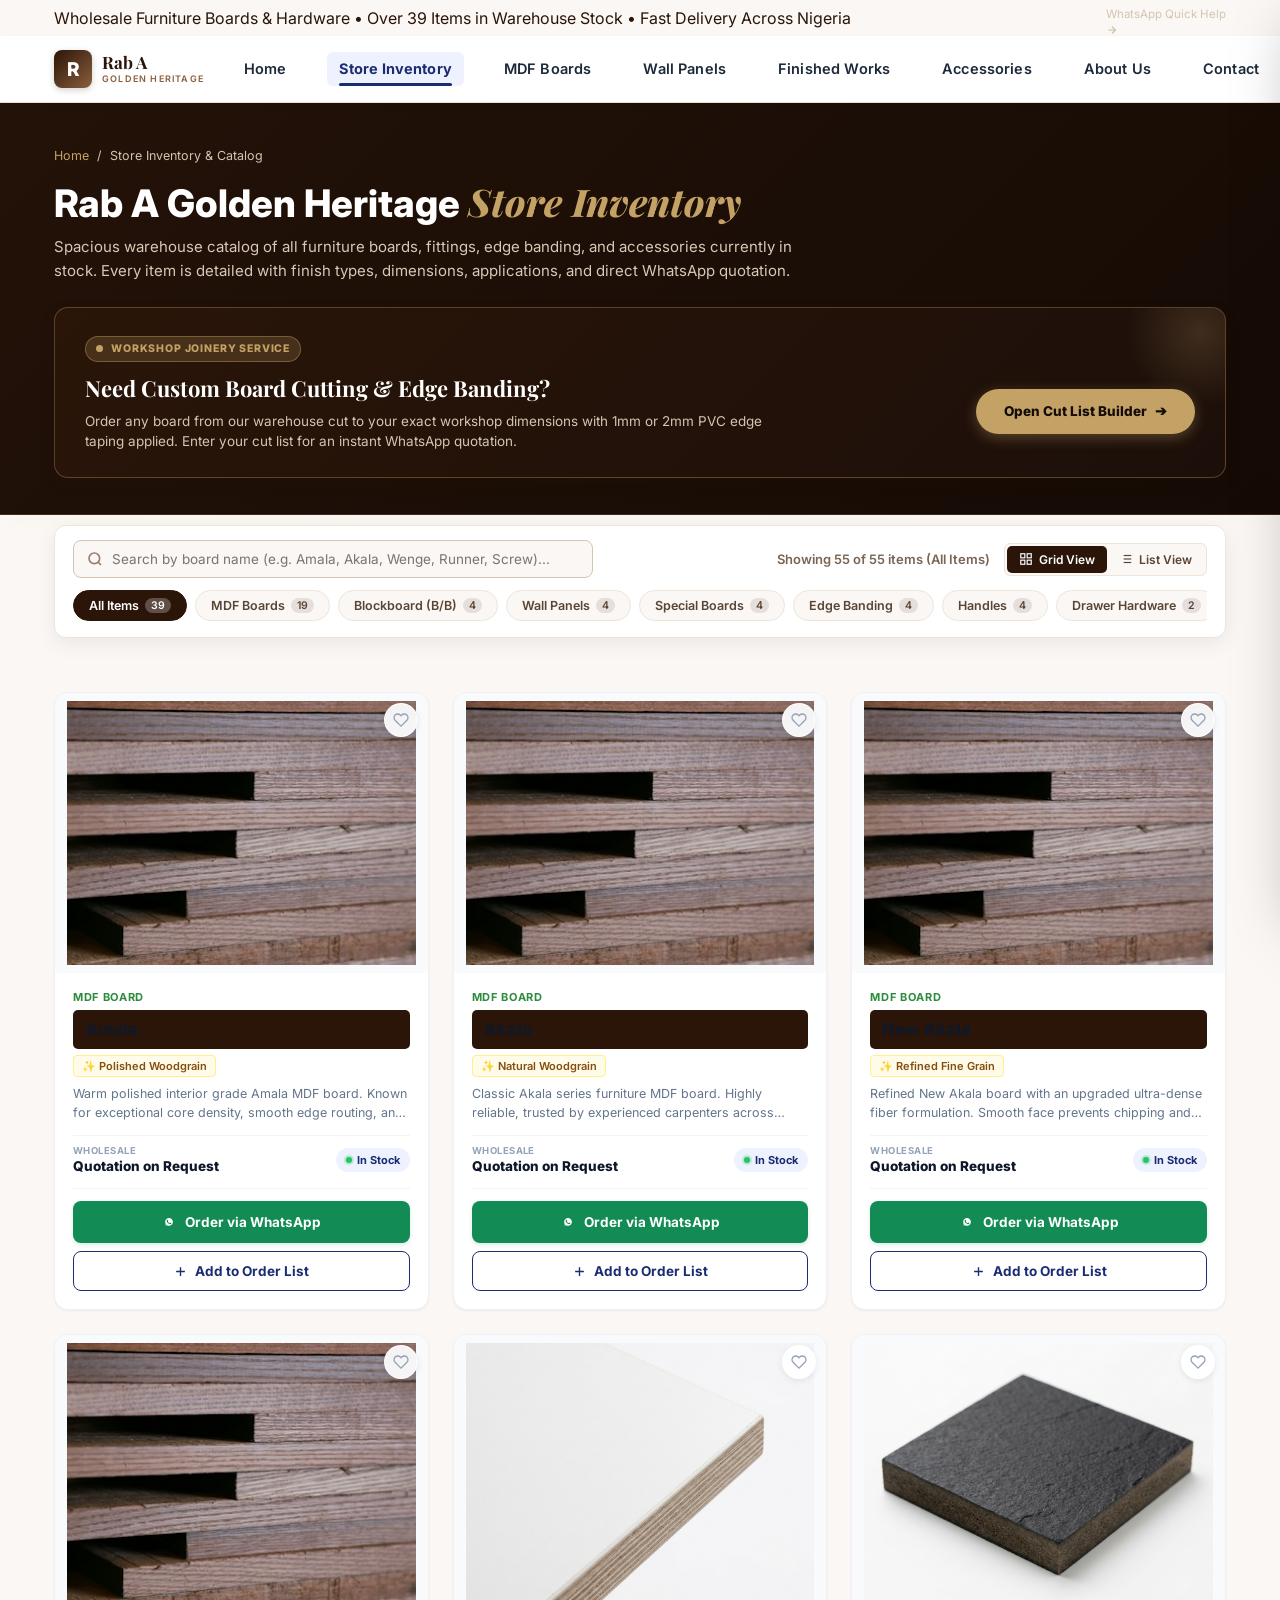
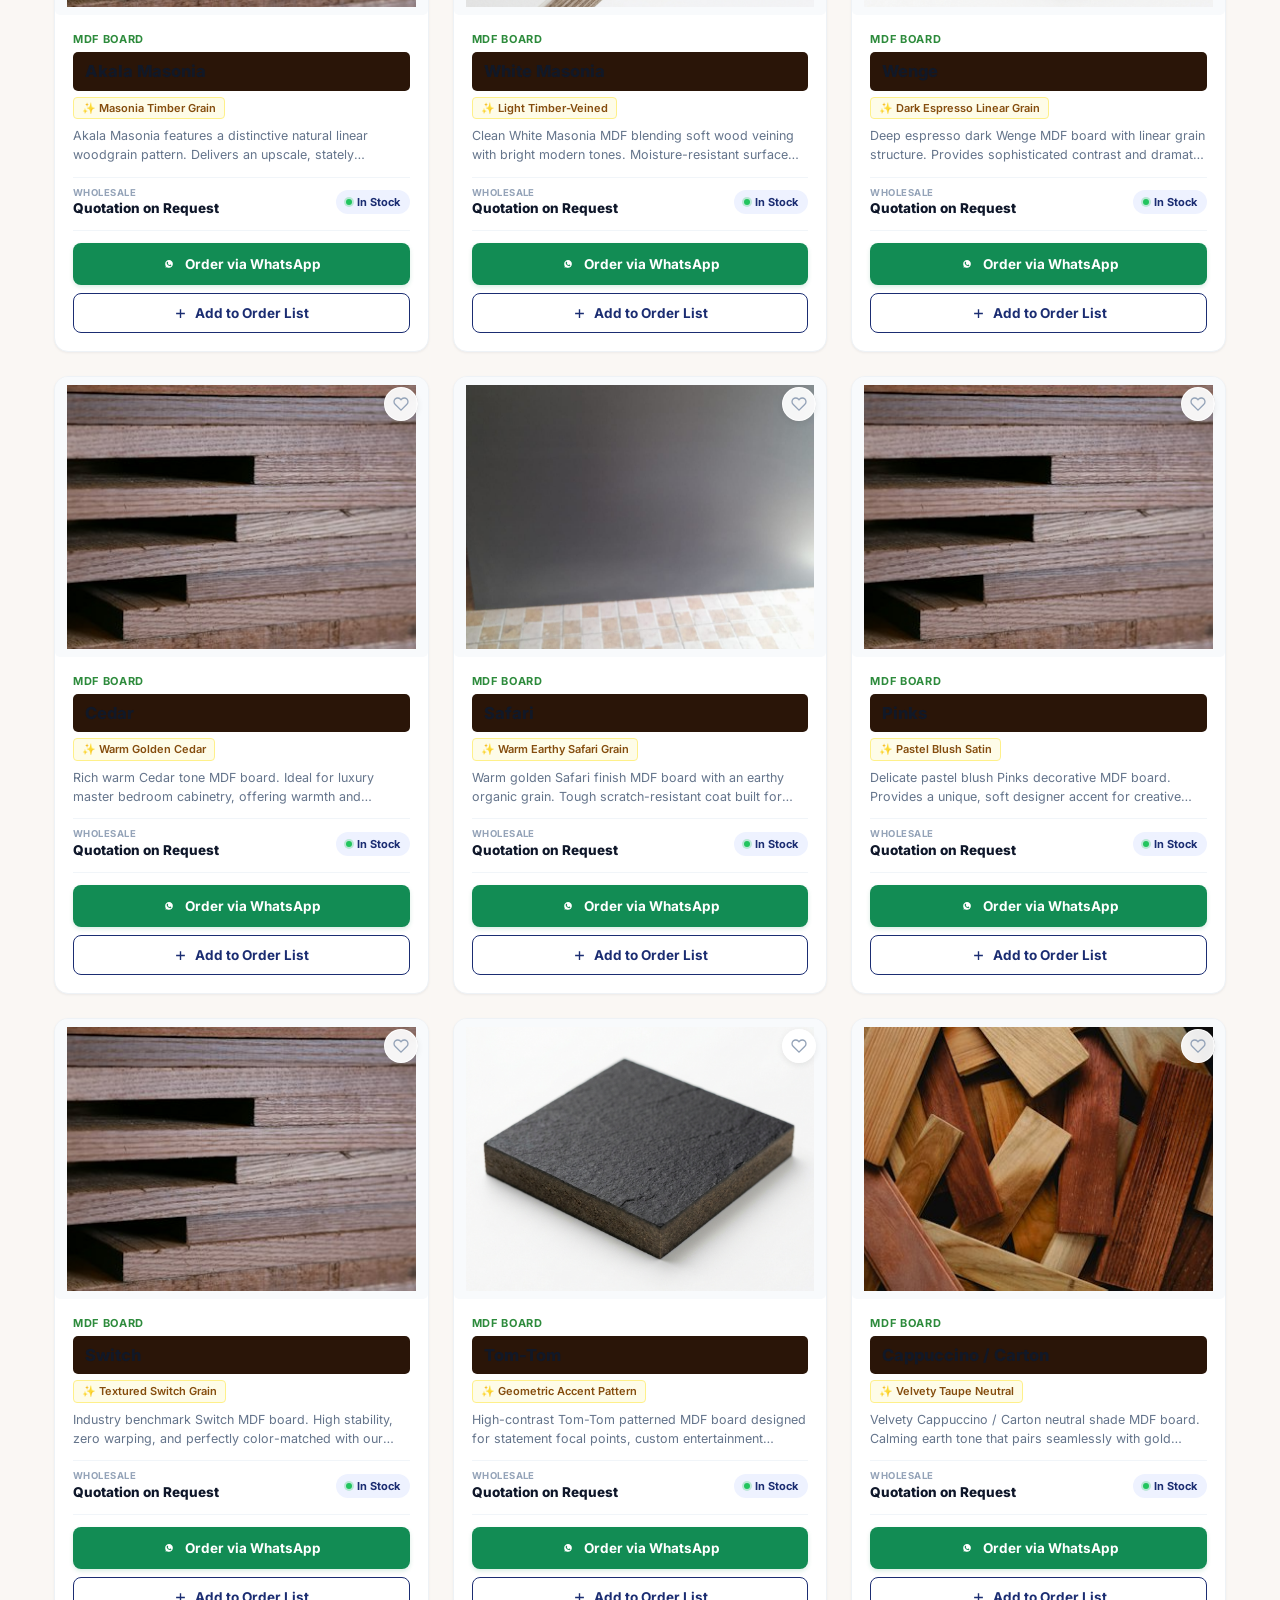
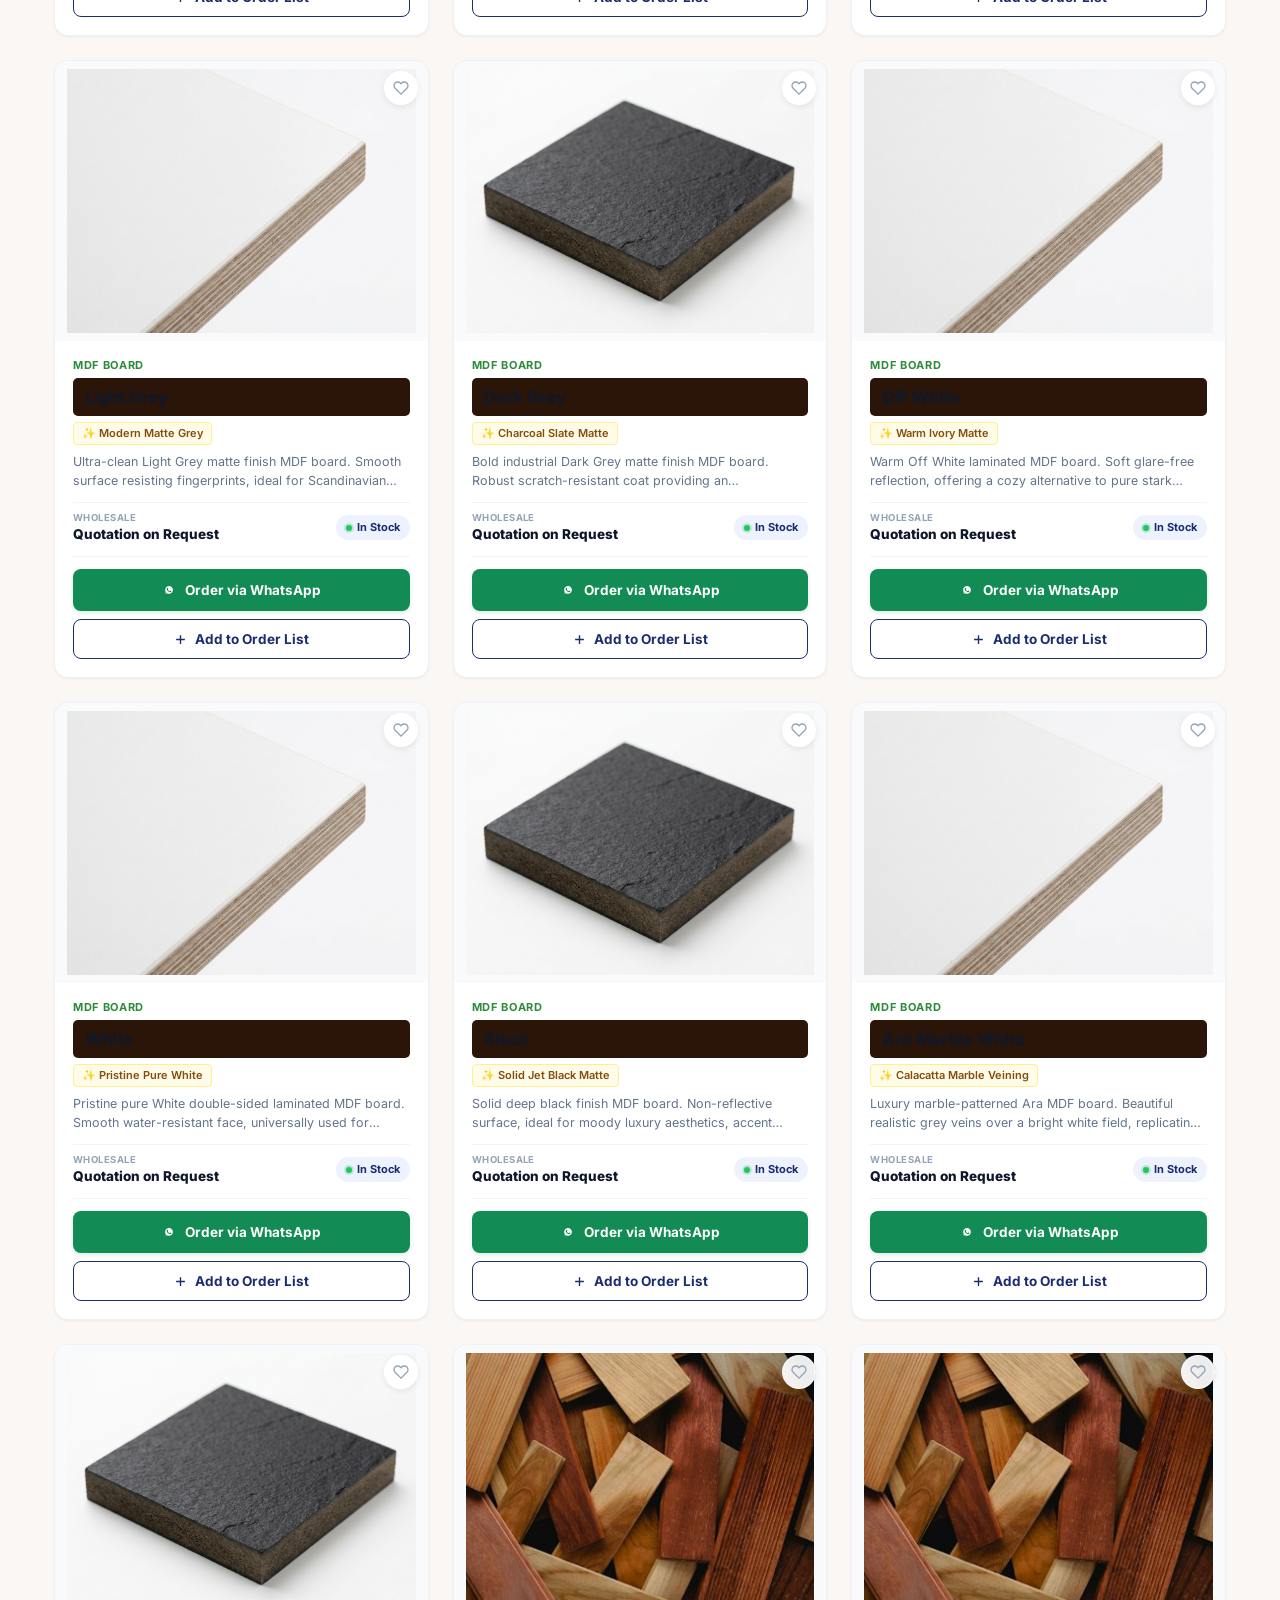
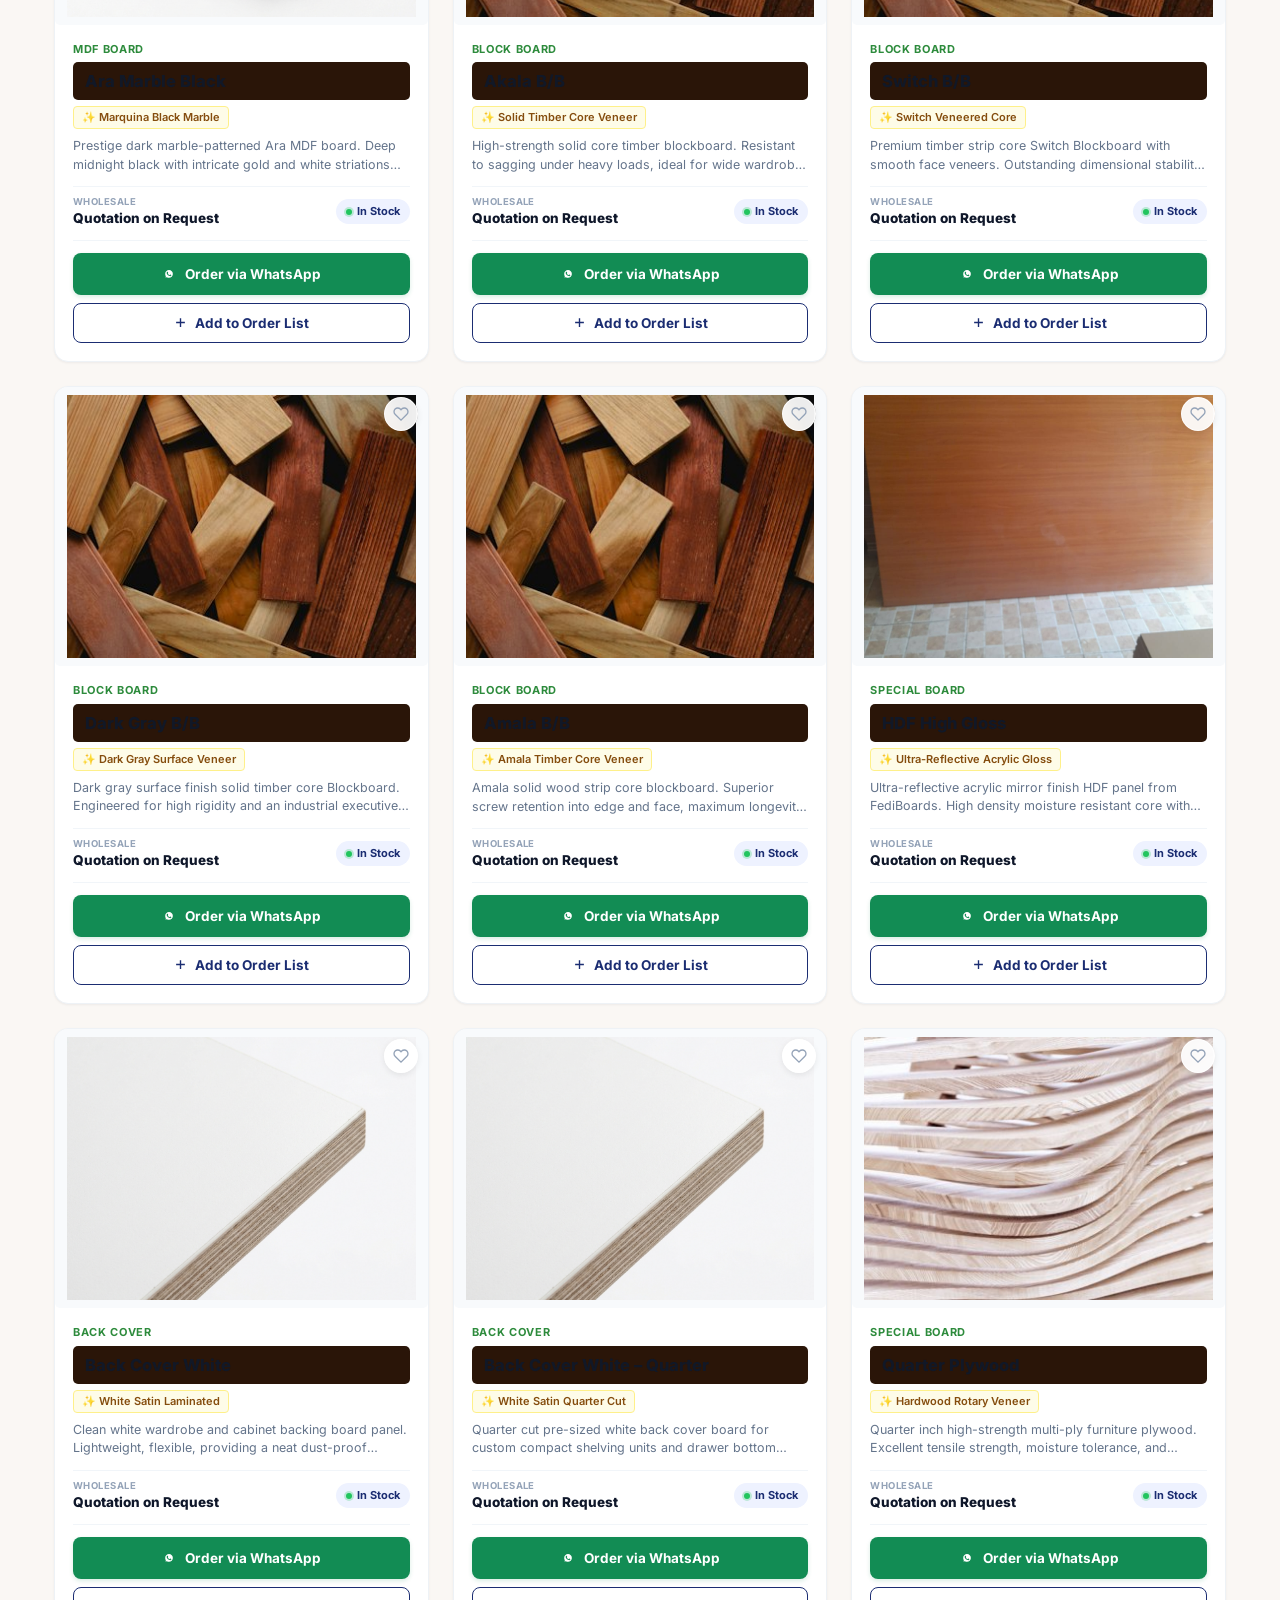
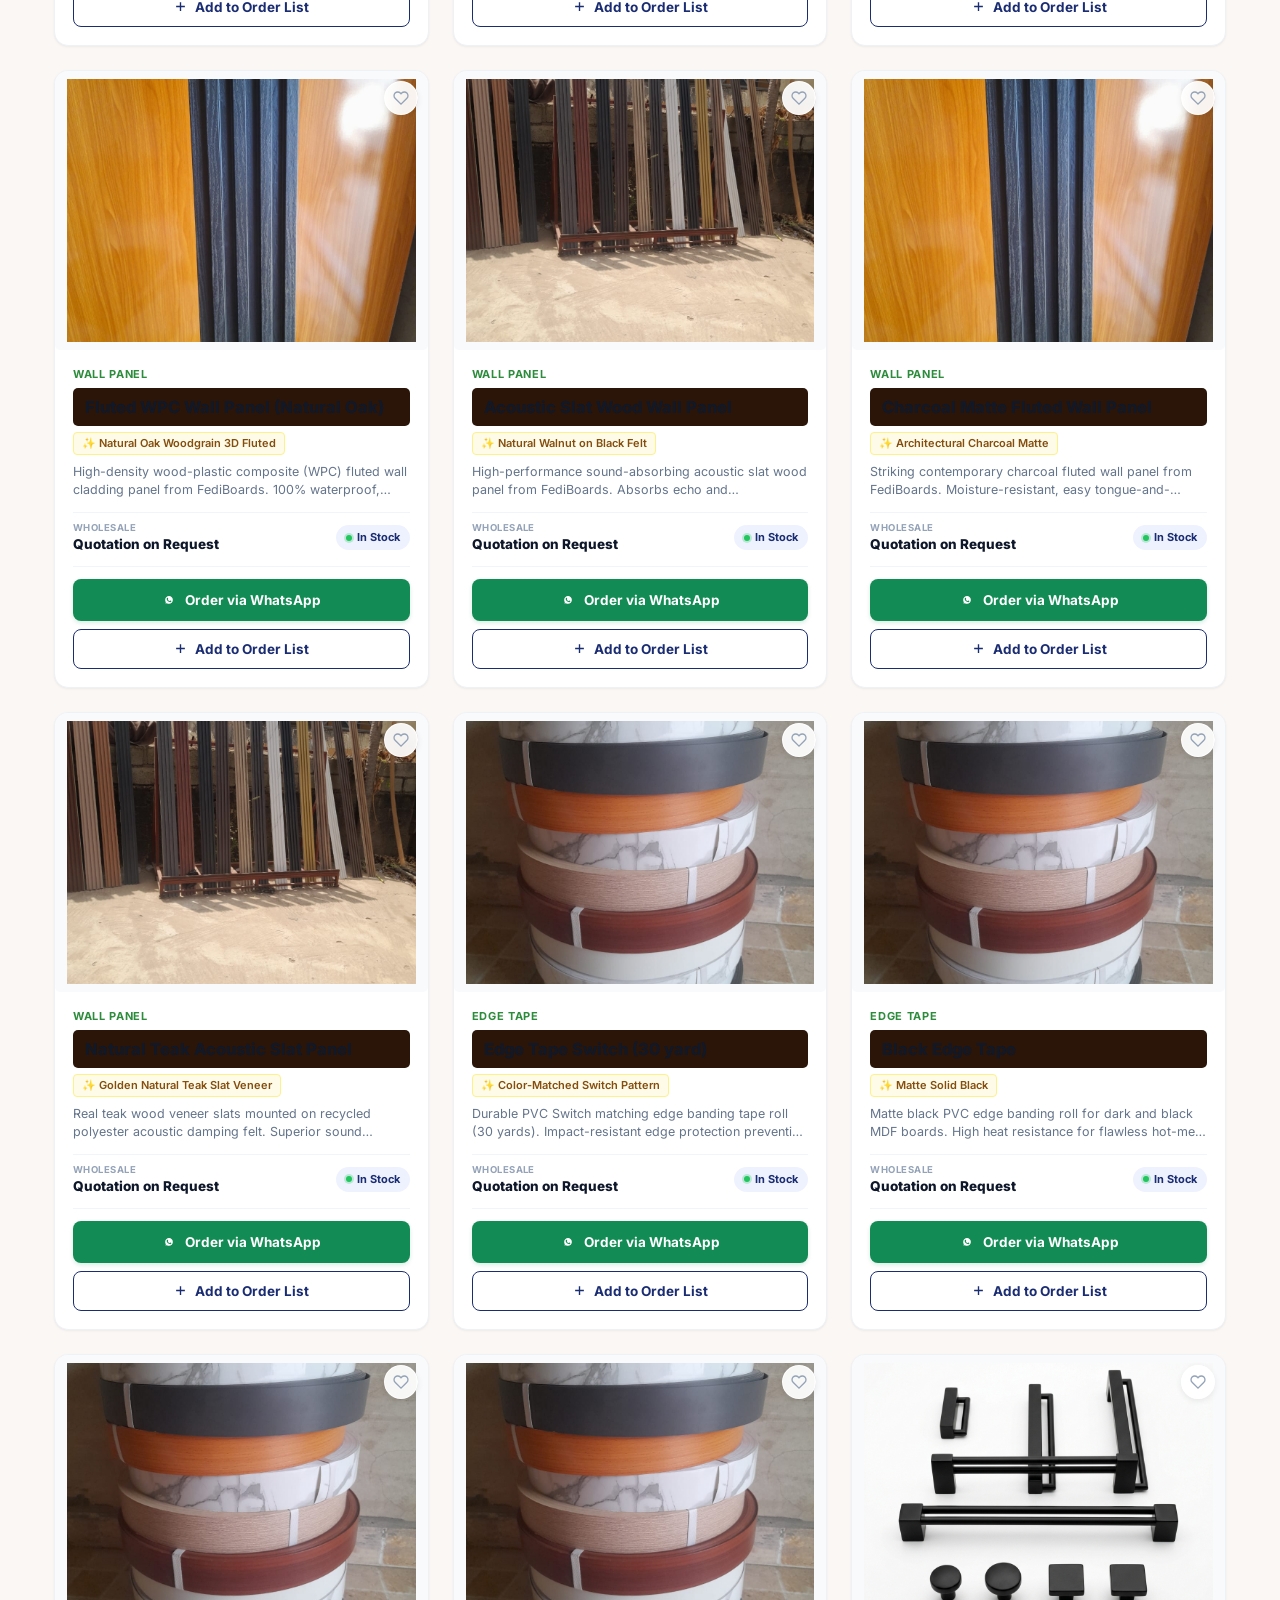
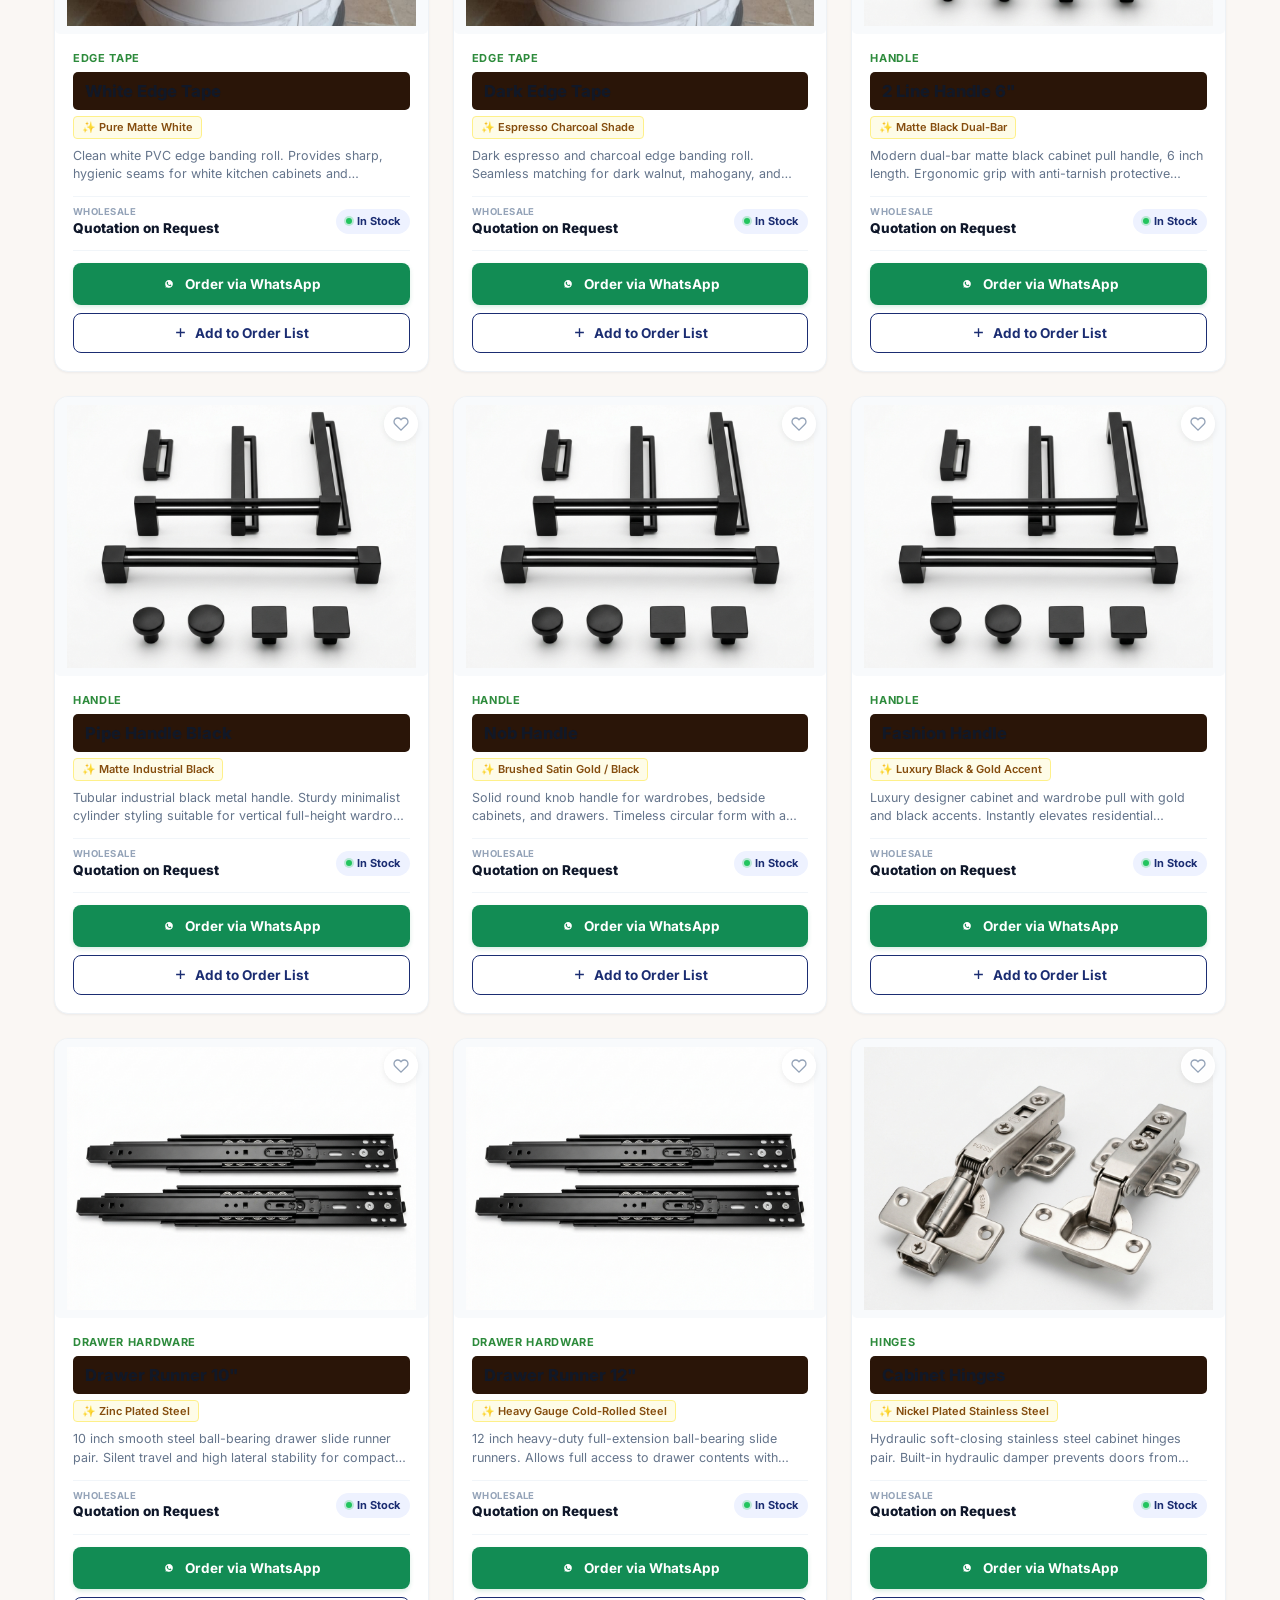
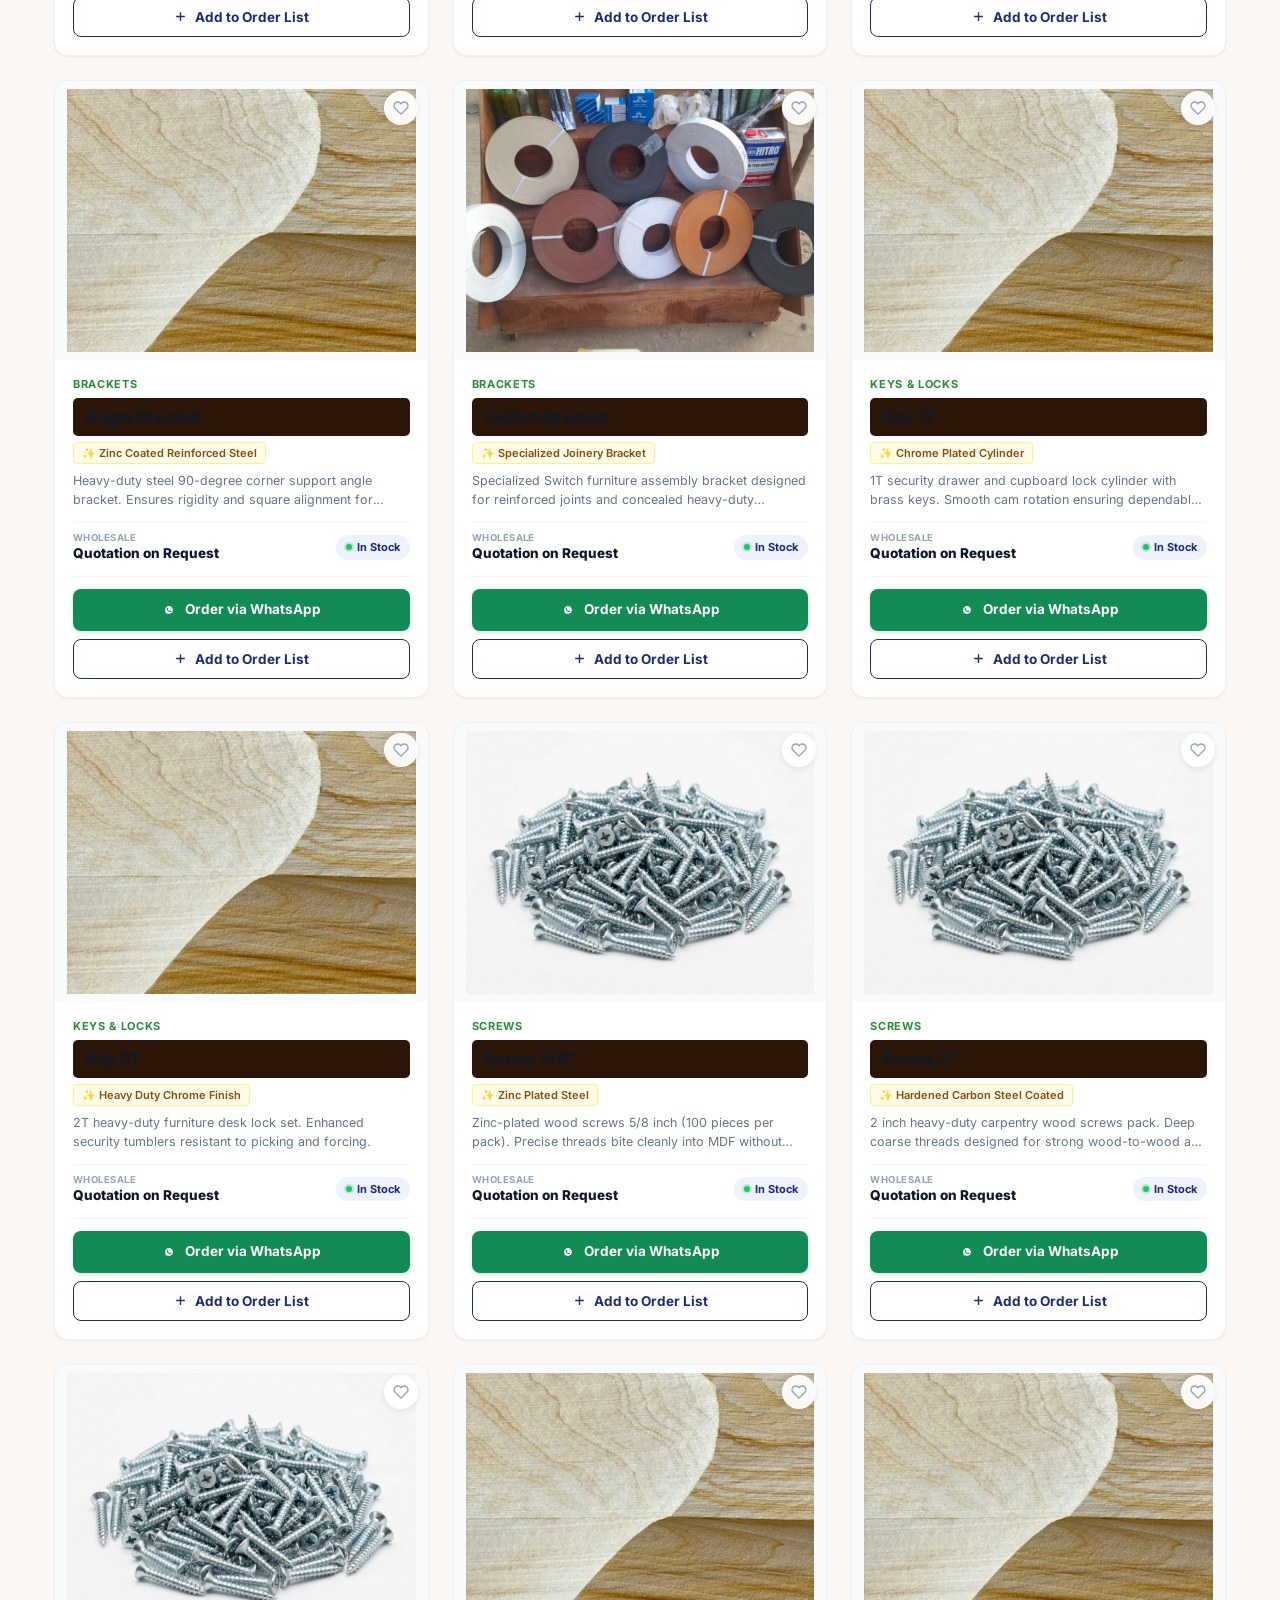
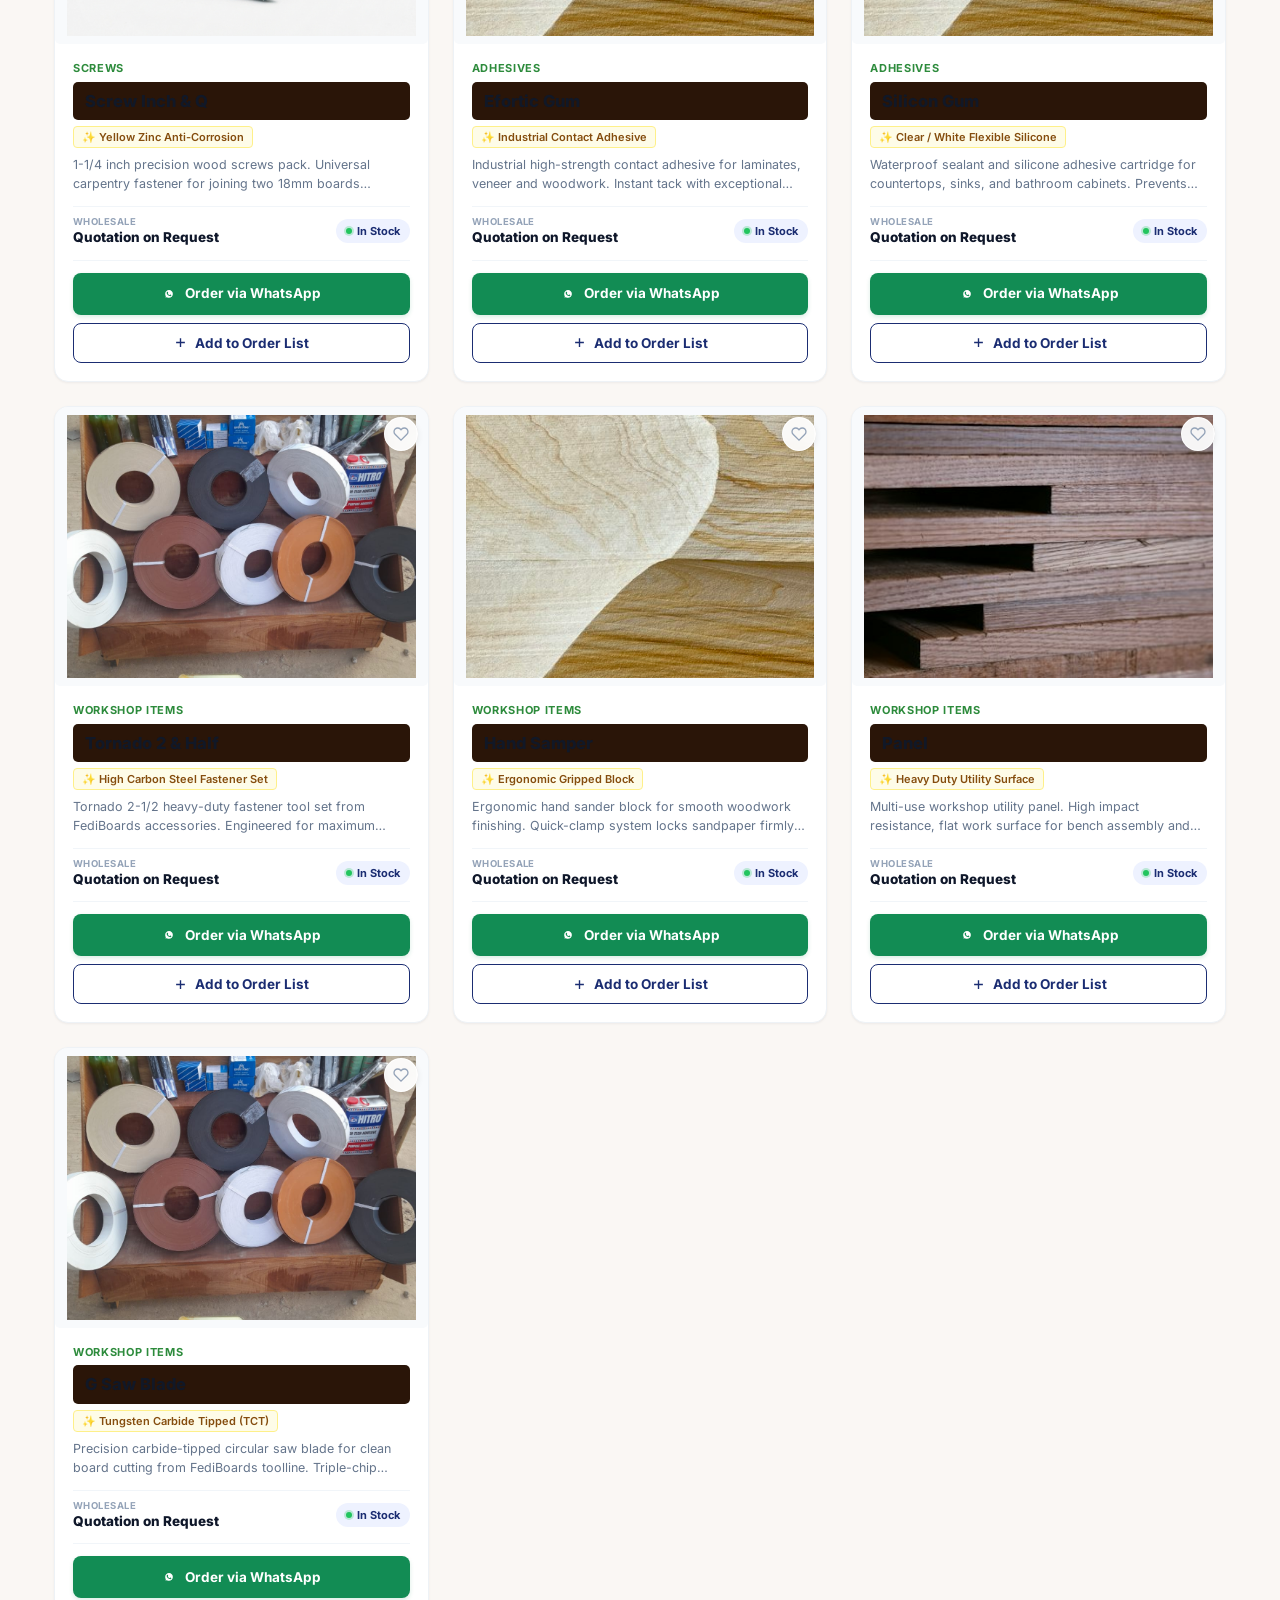
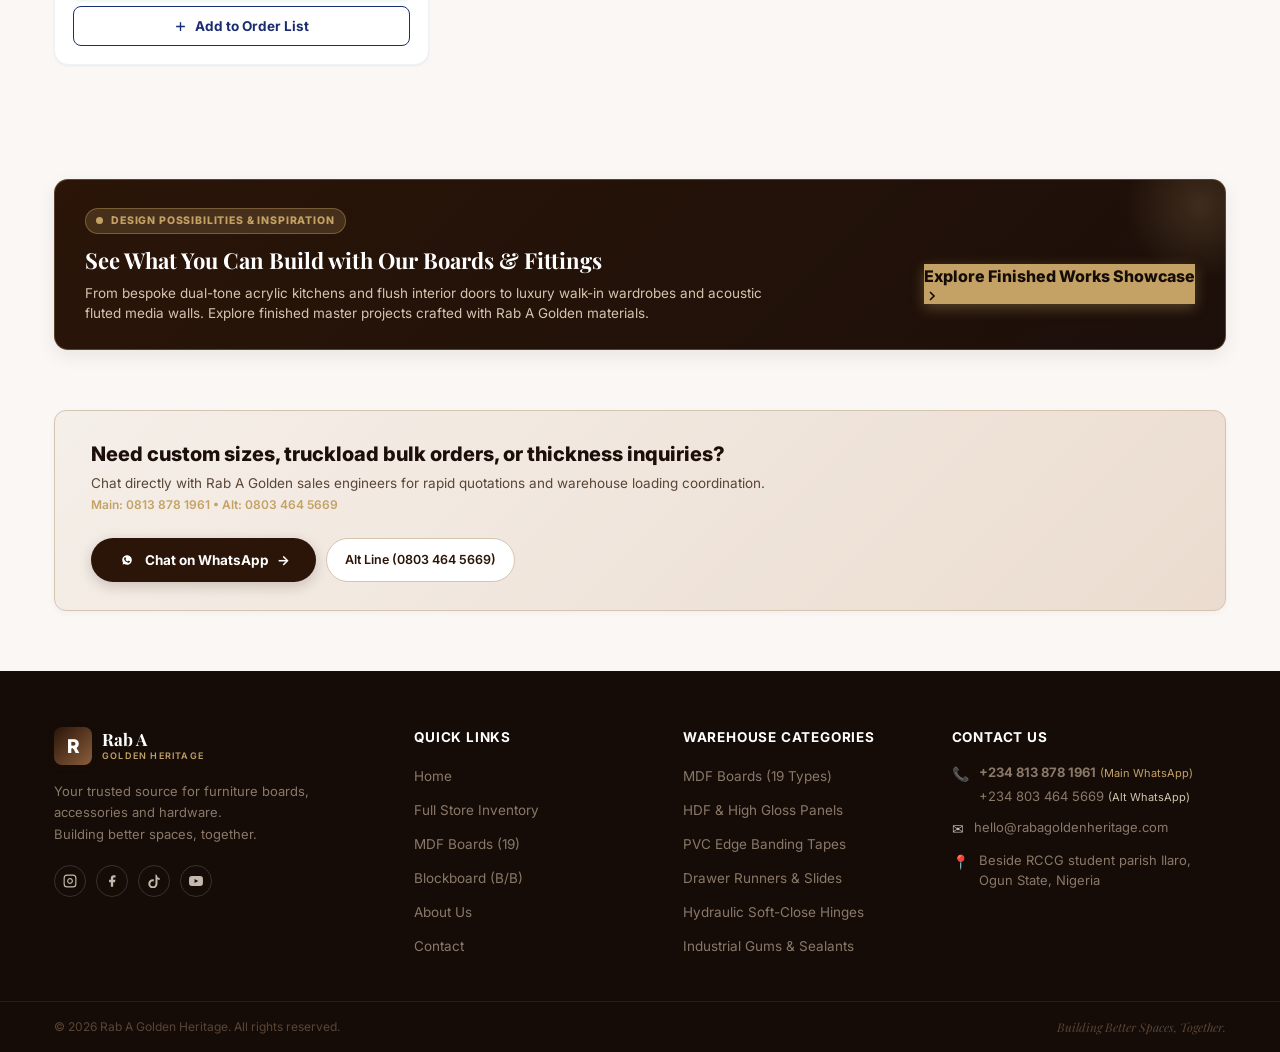
==== commit f6447538: "Add files via upload" ====
--- a/inventory.html
+++ b/inventory.html
@@ -28,7 +28,7 @@
         </span>
       </div>
       <div class="announcement-right">
-        <a href="https://wa.me/2348012345678?text=Hello%20Rab%20A%20Golden%20Heritage,%20I%20would%20like%20to%20enquire%20about%20your%20boards%20and%20hardware" target="_blank" rel="noopener noreferrer" class="announcement-link">
+        <a href="https://wa.me/2348138781961?text=Hello%20Rab%20A%20Golden%20Heritage,%20I%20would%20like%20to%20enquire%20about%20your%20boards%20and%20hardware" target="_blank" rel="noopener noreferrer" class="announcement-link">
           <span>WhatsApp Quick Help</span>
           <svg width="12" height="12" viewBox="0 0 24 24" fill="none" stroke="currentColor" stroke-width="2.5"><path d="M5 12h14M12 5l7 7-7 7"/></svg>
         </a>
@@ -127,8 +127,9 @@
         <a href="index.html#contact" class="mobile-nav-link">Contact</a>
       </nav>
       <div class="mobile-contact-quick">
-        <p>📞 +234 801 234 5678</p>
-        <p>📍 Km 12, Lagos-Ibadan Expressway, Lagos</p>
+        <p>📞 <strong>Main WhatsApp:</strong> <a href="https://wa.me/2348138781961" style="color: inherit; text-decoration: underline;">+234 813 878 1961</a></p>
+        <p>💬 <strong>Alt WhatsApp:</strong> <a href="https://wa.me/2348034645669" style="color: inherit; text-decoration: underline;">+234 803 464 5669</a></p>
+        <p>📍 Beside RCCG student parish Ilaro, Ogun State</p>
       </div>
     </div>
   </header>
@@ -292,15 +293,18 @@
       <div class="whatsapp-card-box">
         <div class="whatsapp-text-side">
           <h2 class="whatsapp-card-title">Need custom sizes, truckload bulk orders, or thickness inquiries?</h2>
-          <p class="whatsapp-card-sub">Chat directly with Rab A Golden sales engineers for rapid quotations and warehouse loading coordination.</p>
-        </div>
-        <div class="whatsapp-btn-side">
-          <a href="https://wa.me/2347087823565?text=Hello%20Rab%20A%20Golden,%20I%20would%20like%20to%20place%20a%20bulk%20enquiry%20for%20boards%20and%20hardware" target="_blank" rel="noopener noreferrer" class="btn btn-whatsapp-pill">
+          <p class="whatsapp-card-sub">Chat directly with Rab A Golden sales engineers for rapid quotations and warehouse loading coordination.<br /><span style="font-size: 12px; color: var(--gold-accent); font-weight: 600;">Main: 0813 878 1961 &bull; Alt: 0803 464 5669</span></p>
+        </div>
+        <div class="whatsapp-btn-side" style="display: flex; gap: 10px; flex-wrap: wrap;">
+          <a href="https://wa.me/2348138781961?text=Hello%20Rab%20A%20Golden,%20I%20would%20like%20to%20place%20a%20bulk%20enquiry%20for%20boards%20and%20hardware" target="_blank" rel="noopener noreferrer" class="btn btn-whatsapp-pill">
             <svg width="20" height="20" viewBox="0 0 24 24" fill="currentColor">
               <path d="M12.031 6.172c-3.181 0-5.767 2.586-5.768 5.766-.001 1.298.38 2.27 1.019 3.287l-.582 2.128 2.182-.573c.978.58 1.911.928 3.145.929 3.178 0 5.767-2.587 5.768-5.766.001-3.187-2.575-5.77-5.764-5.771zm3.392 8.244c-.144.405-.837.774-1.17.824-.299.045-.677.063-1.092-.069-.252-.08-.575-.187-.988-.365-1.739-.751-2.874-2.502-2.961-2.617-.087-.116-.708-.94-.708-1.793s.448-1.273.607-1.446c.159-.173.346-.217.462-.217l.332.006c.106.005.249-.04.39.298.144.347.491 1.2.534 1.287.043.087.072.188.014.304-.058.116-.087.188-.173.289l-.26.304c-.087.086-.177.18-.076.354.101.174.449.741.964 1.201.662.591 1.221.774 1.394.86.173.086.275.071.376-.044.101-.116.433-.506.549-.68.116-.173.231-.145.39-.086s1.011.477 1.184.564.289.13.332.202c.045.072.045.419-.1.824z"></path>
             </svg>
             <span>Chat on WhatsApp</span>
             <span class="arrow-glyph">→</span>
+          </a>
+          <a href="https://wa.me/2348034645669?text=Hello%20Rab%20A%20Golden,%20I%20would%20like%20to%20place%20a%20bulk%20enquiry%20for%20boards%20and%20hardware" target="_blank" rel="noopener noreferrer" class="btn btn-hero-white" style="border-radius: 9999px; padding: 10px 18px; font-size: 12.5px;">
+            <span>Alt Line (0803 464 5669)</span>
           </a>
         </div>
       </div>
@@ -376,7 +380,10 @@
         <div class="footer-contact-list">
           <div class="contact-item">
             <span class="contact-icon" aria-hidden="true">📞</span>
-            <a href="tel:+2348012345678" class="contact-value">+234 801 234 5678</a>
+            <div style="display: flex; flex-direction: column; gap: 4px;">
+              <a href="https://wa.me/2348138781961" target="_blank" rel="noopener noreferrer" class="contact-value"><strong>+234 813 878 1961</strong> <span style="color: var(--gold-accent); font-size: 11px;">(Main WhatsApp)</span></a>
+              <a href="https://wa.me/2348034645669" target="_blank" rel="noopener noreferrer" class="contact-value">+234 803 464 5669 <span style="color: var(--sand-tint); font-size: 11px;">(Alt WhatsApp)</span></a>
+            </div>
           </div>
           <div class="contact-item">
             <span class="contact-icon" aria-hidden="true">✉</span>
@@ -384,7 +391,7 @@
           </div>
           <div class="contact-item">
             <span class="contact-icon" aria-hidden="true">📍</span>
-            <span class="contact-value">Km 12, Lagos-Ibadan Expressway, Lagos, Nigeria</span>
+            <span class="contact-value">Beside RCCG student parish Ilaro, Ogun State, Nigeria</span>
           </div>
         </div>
       </div>
